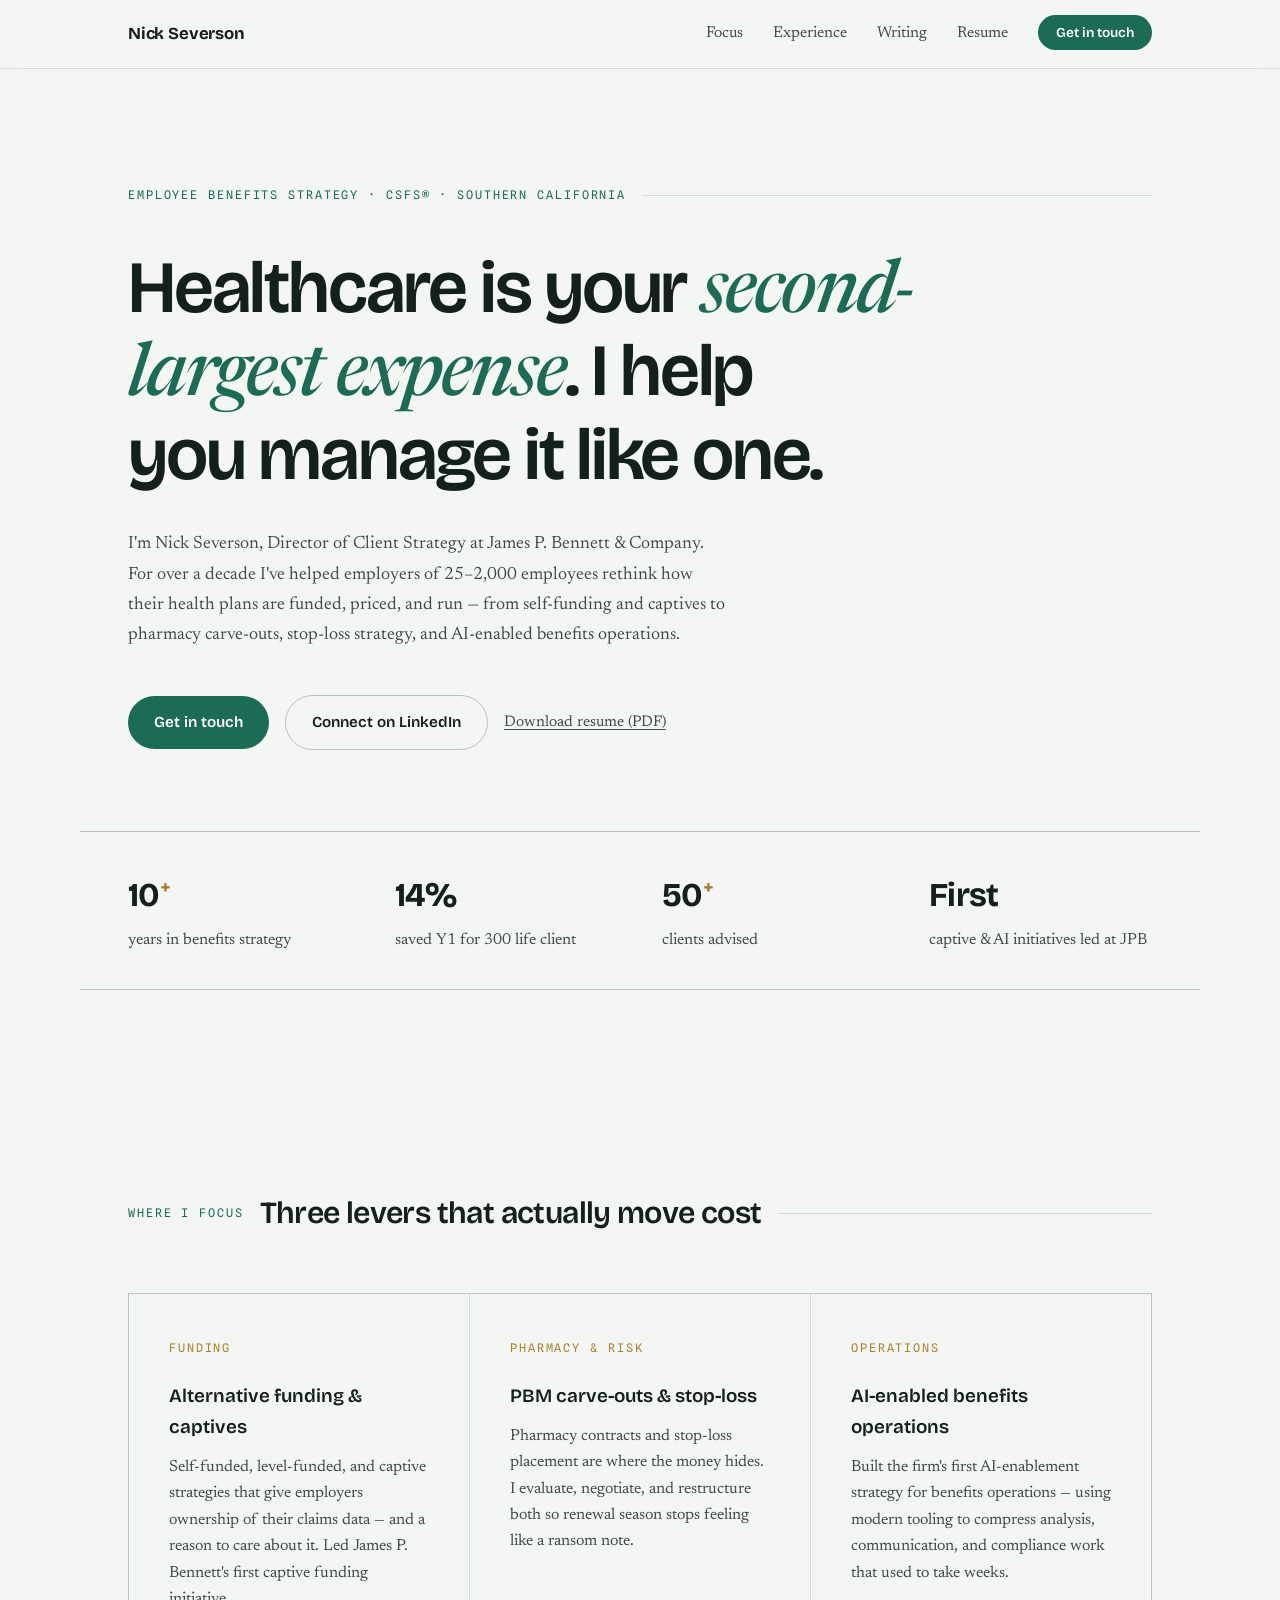
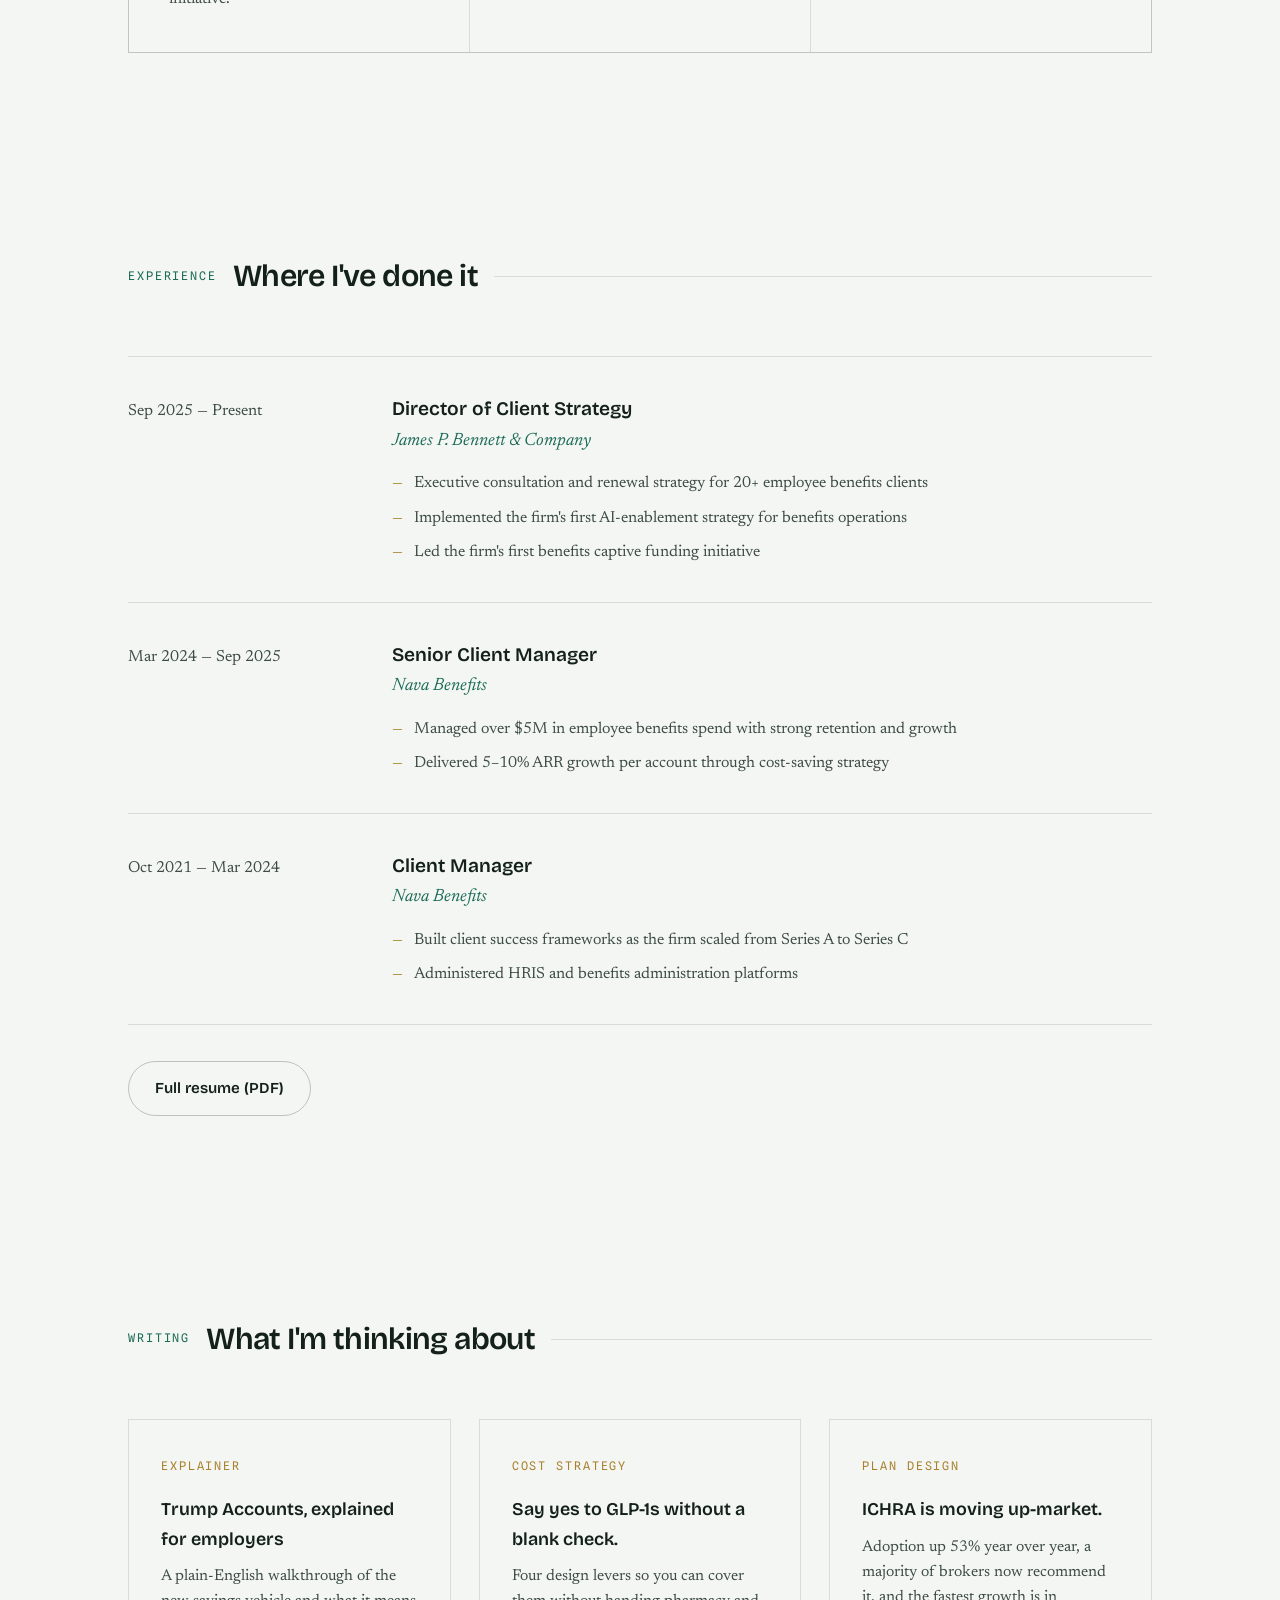
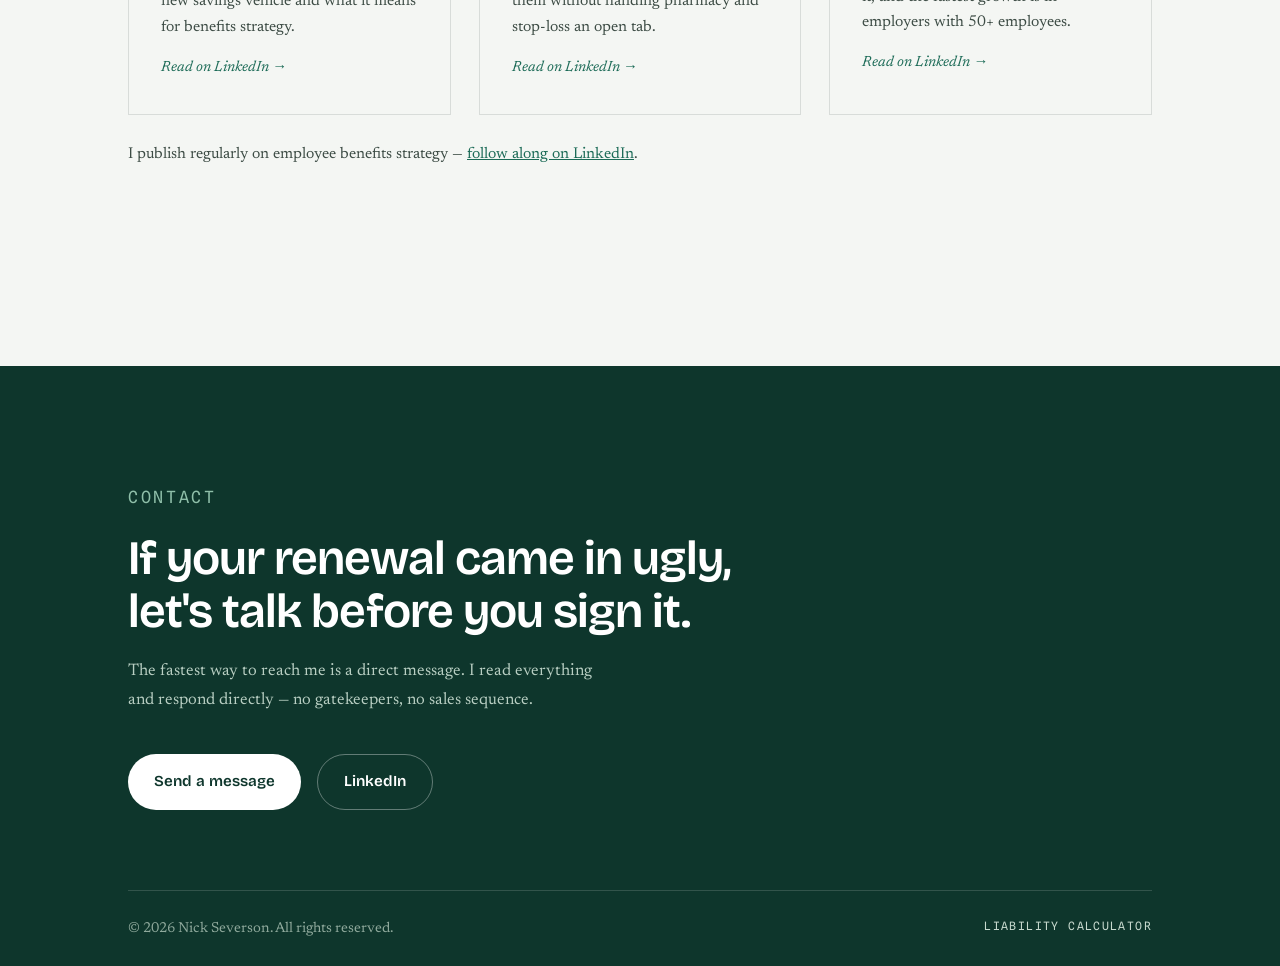
==== index.html @ 26088bc8 "Add Phase 1 healthcare liability calculator New client-side calculator page with manual individual i" ====
<!DOCTYPE html>
<html lang="en">
<head>
<meta charset="UTF-8">
<meta name="viewport" content="width=device-width, initial-scale=1.0">
<title>Nick Severson — Employee Benefits Strategy</title>
<meta name="description" content="Nick Severson, CSFS® — Director of Client Strategy at James P. Bennett & Company. Helping employers rethink how health plans are funded, priced, and run.">
<link rel="icon" href="data:image/svg+xml,<svg xmlns=%22http://www.w3.org/2000/svg%22 viewBox=%220 0 100 100%22><rect width=%22100%22 height=%22100%22 rx=%2222%22 fill=%22%231C6B57%22/><text x=%2250%22 y=%2266%22 font-size=%2244%22 font-weight=%22700%22 text-anchor=%22middle%22 fill=%22white%22 font-family=%22sans-serif%22>NS</text></svg>">
<link rel="preconnect" href="https://fonts.googleapis.com">
<link rel="preconnect" href="https://fonts.gstatic.com" crossorigin>
<link href="https://fonts.googleapis.com/css2?family=Bricolage+Grotesque:opsz,wght@12..96,400;12..96,500;12..96,600;12..96,700&family=Newsreader:ital,opsz,wght@0,6..72,400;0,6..72,500;1,6..72,400;1,6..72,500&family=Spline+Sans+Mono:wght@400;500&display=swap" rel="stylesheet">
<link rel="stylesheet" href="style.css">
</head>
<body>

<header>
  <div class="wrap nav">
    <a class="wordmark" href="#top">Nick Severson</a>
    <nav aria-label="Main">
      <button class="menu-btn" aria-expanded="false" aria-controls="navlist" onclick="const u=document.getElementById('navlist');const o=u.classList.toggle('open');this.setAttribute('aria-expanded',o)">Menu</button>
      <ul id="navlist">
        <li><a href="#focus">Focus</a></li>
        <li><a href="#experience">Experience</a></li>
        <li><a href="#writing">Writing</a></li>
        <li><a href="Nick-Severson-Resume.pdf" target="_blank" rel="noopener">Resume</a></li>
        <li><a class="cta" href="#contact">Get in touch</a></li>
      </ul>
    </nav>
  </div>
</header>

<main id="top">

  <!-- ================= HERO ================= -->
  <div class="wrap hero">
    <p class="eyebrow mono">Employee Benefits Strategy · CSFS® · Southern California</p>
    <h1>Healthcare is your <em>second-largest expense</em>. I help you manage it like one.</h1>
    <p class="lede">
      I'm Nick Severson, Director of Client Strategy at James P. Bennett &amp; Company.
      For over a decade I've helped employers of 25–2,000 employees rethink how their
      health plans are funded, priced, and run — from self-funding and captives to
      pharmacy carve-outs, stop-loss strategy, and AI-enabled benefits operations.
    </p>
    <div class="actions">
      <a class="btn btn-primary" href="contact.html">Get in touch</a>
      <a class="btn btn-ghost" href="https://linkedin.com/in/nickseverson" target="_blank" rel="noopener">Connect on LinkedIn</a>
      <a class="quiet" href="Nick-Severson-Resume.pdf" target="_blank" rel="noopener">Download resume (PDF)</a>
    </div>
  </div>

  <!-- ================= PROOF LEDGER ================= -->
  <div class="wrap ledger reveal">
    <div class="ledger-grid">
      <div><div class="num">10<sup>+</sup></div><div class="lbl">years in benefits strategy</div></div>
      <div><div class="num">14%</div><div class="lbl">saved Y1 for 300 life client</div></div>
      <div><div class="num">50<sup>+</sup></div><div class="lbl">clients advised</div></div>
      <div><div class="num">First</div><div class="lbl">captive &amp; AI initiatives led at JPB</div></div>
    </div>
  </div>

  <!-- ================= FOCUS ================= -->
  <section id="focus" class="wrap">
    <div class="sec-head reveal"><span class="mono">Where I focus</span><h2>Three levers that actually move cost</h2></div>
    <div class="focus reveal">
      <article>
        <span class="mono tag">Funding</span>
        <h3>Alternative funding &amp; captives</h3>
        <p>Self-funded, level-funded, and captive strategies that give employers ownership of their claims data — and a reason to care about it. Led James P. Bennett's first captive funding initiative.</p>
      </article>
      <article>
        <span class="mono tag">Pharmacy &amp; Risk</span>
        <h3>PBM carve-outs &amp; stop-loss</h3>
        <p>Pharmacy contracts and stop-loss placement are where the money hides. I evaluate, negotiate, and restructure both so renewal season stops feeling like a ransom note.</p>
      </article>
      <article>
        <span class="mono tag">Operations</span>
        <h3>AI-enabled benefits operations</h3>
        <p>Built the firm's first AI-enablement strategy for benefits operations — using modern tooling to compress analysis, communication, and compliance work that used to take weeks.</p>
      </article>
    </div>
  </section>

  <!-- ================= EXPERIENCE ================= -->
  <section id="experience" class="wrap">
    <div class="sec-head reveal"><span class="mono">Experience</span><h2>Where I've done it</h2></div>

    <div class="role reveal">
      <div class="when">Sep 2025 — Present</div>
      <div>
        <h3>Director of Client Strategy</h3>
        <p class="org">James P. Bennett &amp; Company</p>
        <ul>
          <li>Executive consultation and renewal strategy for 20+ employee benefits clients</li>
          <li>Implemented the firm's first AI-enablement strategy for benefits operations</li>
          <li>Led the firm's first benefits captive funding initiative</li>
        </ul>
      </div>
    </div>

    <div class="role reveal">
      <div class="when">Mar 2024 — Sep 2025</div>
      <div>
        <h3>Senior Client Manager</h3>
        <p class="org">Nava Benefits</p>
        <ul>
          <li>Managed over $5M in employee benefits spend with strong retention and growth</li>
          <li>Delivered 5–10% ARR growth per account through cost-saving strategy</li>
        </ul>
      </div>
    </div>

    <div class="role reveal">
      <div class="when">Oct 2021 — Mar 2024</div>
      <div>
        <h3>Client Manager</h3>
        <p class="org">Nava Benefits</p>
        <ul>
          <li>Built client success frameworks as the firm scaled from Series A to Series C</li>
          <li>Administered HRIS and benefits administration platforms</li>
        </ul>
      </div>
    </div>

    <p class="resume-row reveal"><a class="btn btn-ghost" href="Nick-Severson-Resume.pdf" target="_blank" rel="noopener">Full resume (PDF)</a></p>
  </section>

  <!-- ================= WRITING ================= -->
  <section id="writing" class="wrap">
    <div class="sec-head reveal"><span class="mono">Writing</span><h2>What I'm thinking about</h2></div>
    <div class="posts reveal">
      <a class="post" href="https://www.linkedin.com/posts/nickseverson_trump-accounts-the-initial-employer-playbook-ugcPost-7480296475848110081-BGuK/" target="_blank" rel="noopener">
        <span class="mono" style="color:var(--brass)">Explainer</span>
        <h3>Trump Accounts, explained for employers</h3>
        <p>A plain-English walkthrough of the new savings vehicle and what it means for benefits strategy.</p>
        <span class="read">Read on LinkedIn →</span>
      </a>
      <a class="post" href="https://www.linkedin.com/posts/nickseverson_glp-1-coverage-say-yes-without-a-blank-check-activity-7482851920357924864-BEXh" target="_blank" rel="noopener">
        <span class="mono" style="color:var(--brass)">Cost Strategy</span>
        <h3>Say yes to GLP-1s without a blank check.</h3>
        <p>Four design levers so you can cover them without handing pharmacy and stop-loss an open tab.</p>
        <span class="read">Read on LinkedIn →</span>
      </a>
      <a class="post" href="https://www.linkedin.com/posts/nickseverson_looking-for-more-ichraqsehra-insights-activity-7495963291593158656-ct4k" target="_blank" rel="noopener">
        <span class="mono" style="color:var(--brass)">Plan Design</span>
        <h3>ICHRA is moving up-market.</h3>
        <p>Adoption up 53% year over year, a majority of brokers now recommend it, and the fastest growth is in employers with 50+ employees.</p>
        <span class="read">Read on LinkedIn →</span>
      </a>
    </div>
    <p class="writing-note">I publish regularly on employee benefits strategy — <a href="https://linkedin.com/in/nickseverson" target="_blank" rel="noopener">follow along on LinkedIn</a>.</p>
  </section>

</main>

<!-- ================= CONTACT + FOOTER ================= -->
<div class="close-band" id="contact">
  <div class="wrap">
    <p class="mono reveal">Contact</p>
    <h2 class="reveal">If your renewal came in ugly, let's talk before you sign it.</h2>
    <p class="reveal">The fastest way to reach me is a direct message. I read everything and respond directly — no gatekeepers, no sales sequence.</p>
    <div class="close-actions reveal">
      <a class="btn btn-primary" href="contact.html">Send a message</a>
      <a class="btn btn-ghost" href="https://linkedin.com/in/nickseverson" target="_blank" rel="noopener">LinkedIn</a>
    </div>
    <div class="footer-meta">
      <span>© <script>document.write(new Date().getFullYear())</script> Nick Severson. All rights reserved.</span>
      <a class="family" href="calculator.html">Liability calculator</a>
    </div>
  </div>
</div>

<script>
  // scroll reveal (respects reduced motion via CSS)
  var revEls = document.querySelectorAll('.reveal');
  if (window.matchMedia && window.matchMedia('(prefers-reduced-motion:reduce)').matches) {
    revEls.forEach(function(el){ el.classList.add('in'); });
  } else if ('IntersectionObserver' in window) {
    var io = new IntersectionObserver(function(entries){
      entries.forEach(function(e){ if(e.isIntersecting){ e.target.classList.add('in'); io.unobserve(e.target);} });
    }, {threshold:.12});
    revEls.forEach(function(el){ io.observe(el); });
    // safety net: reveal anything still hidden after 1.5s (e.g. if observer never fires)
    setTimeout(function(){ revEls.forEach(function(el){ el.classList.add('in'); }); }, 1500);
  } else {
    revEls.forEach(function(el){ el.classList.add('in'); });
  }
</script>

</body>
</html>
---- style.css ----
:root{
  --paper:#F4F6F3;
  --ink:#14211B;
  --ink-soft:#3D4C45;
  --pine:#1C6B57;
  --pine-deep:#0E362C;
  --brass:#A9812E;
  --line:rgba(20,33,27,.12);
  --line-strong:rgba(20,33,27,.24);
  --max:1120px;
  --pad:clamp(32px,6vw,48px);
  --gap-section:clamp(88px,15vh,160px);
  --gap-section-lg:clamp(130px,22vh,240px);
}
*{margin:0;padding:0;box-sizing:border-box}
html{scroll-behavior:smooth}
body{
  background:var(--paper);
  color:var(--ink);
  font-family:'Newsreader',Georgia,serif;
  font-size:18px;
  line-height:1.65;
  -webkit-font-smoothing:antialiased;
}
a{color:inherit}
::selection{background:var(--pine);color:#fff}
.wrap{max-width:var(--max);margin:0 auto;padding:0 var(--pad)}
.mono{font-family:'Spline Sans Mono',ui-monospace,monospace;font-size:.74rem;letter-spacing:.16em;text-transform:uppercase}

/* ---------- header ---------- */
header{
  position:sticky;top:0;z-index:50;
  background:color-mix(in srgb, var(--paper) 82%, transparent);
  backdrop-filter:blur(10px);-webkit-backdrop-filter:blur(10px);
  border-bottom:1px solid var(--line);
}
.nav{display:flex;align-items:center;justify-content:space-between;gap:20px;min-height:68px;flex-wrap:wrap}
.wordmark{font-family:'Bricolage Grotesque',sans-serif;font-weight:700;font-size:1.05rem;text-decoration:none;letter-spacing:-.01em}
.wordmark span{color:var(--pine)}
nav ul{display:flex;gap:clamp(16px,2.4vw,30px);list-style:none;align-items:center;flex-wrap:wrap}
nav a{text-decoration:none;color:var(--ink-soft);font-size:.98rem}
nav a:hover{color:var(--pine)}
nav .cta{
  font-family:'Bricolage Grotesque',sans-serif;font-weight:600;font-size:.85rem;
  color:#fff;background:var(--pine);padding:9px 18px;border-radius:999px;transition:background .18s ease;
}
nav .cta:hover{background:var(--pine-deep);color:#fff}
.menu-btn{display:none;background:none;border:1px solid var(--line-strong);border-radius:8px;padding:6px 12px;font-family:'Spline Sans Mono',monospace;font-size:.72rem;letter-spacing:.1em;cursor:pointer;color:var(--ink)}

/* ---------- hero ---------- */
.hero{padding-top:clamp(72px,13vh,140px);padding-bottom:clamp(56px,9vh,96px)}
.eyebrow{color:var(--pine);margin-bottom:clamp(28px,5vh,44px);display:flex;align-items:center;gap:16px}
.eyebrow::after{content:"";flex:1;height:1px;background:var(--line)}
h1{
  font-family:'Bricolage Grotesque',sans-serif;
  font-weight:600;font-size:clamp(2.5rem,6vw,4.6rem);
  line-height:1.04;letter-spacing:-.03em;max-width:19ch;text-wrap:balance;
}
h1 em{font-family:'Newsreader',serif;font-style:italic;font-weight:500;color:var(--pine)}
.hero p.lede{max-width:60ch;margin:clamp(28px,4vh,40px) 0 clamp(32px,5vh,44px);font-size:clamp(1.1rem,1.4vw,1.24rem);color:var(--ink-soft);line-height:1.7}
.hero .actions{display:flex;gap:16px;flex-wrap:wrap;align-items:center}
.btn{
  font-family:'Bricolage Grotesque',sans-serif;font-weight:600;font-size:.95rem;
  text-decoration:none;padding:14px 26px;border-radius:999px;transition:transform .15s ease, background .18s ease, border-color .18s ease, color .18s ease;
  display:inline-flex;align-items:center;gap:8px;border:none;cursor:pointer;
}
.btn:hover{transform:translateY(-2px)}
.btn-primary{background:var(--pine);color:#fff}
.btn-primary:hover{background:var(--pine-deep)}
.btn-ghost{border:1px solid var(--line-strong);color:var(--ink);background:transparent}
.btn-ghost:hover{border-color:var(--pine);color:var(--pine)}
.quiet{font-size:.96rem;color:var(--ink-soft);text-decoration:underline;text-underline-offset:3px;transition:color .18s ease}
.quiet:hover{color:var(--pine)}

/* ---------- page hero (interior pages) ---------- */
.page-hero{padding-top:clamp(64px,10vh,100px);padding-bottom:clamp(40px,6vh,56px);text-align:center}
.page-hero h1{max-width:none;margin:0 auto;font-size:clamp(2rem,4.4vw,3rem)}
.page-hero p.lede{margin:20px auto 0;text-align:center}

/* ---------- proof ledger ---------- */
.ledger{border-top:1px solid var(--line-strong);border-bottom:1px solid var(--line-strong);padding-top:clamp(28px,4vh,40px);padding-bottom:clamp(28px,4vh,40px);margin-bottom:var(--gap-section-lg)}
.ledger-grid{display:grid;grid-template-columns:repeat(auto-fit,minmax(160px,1fr));gap:clamp(28px,4vw,44px)}
.ledger .num{font-family:'Bricolage Grotesque',sans-serif;font-weight:700;font-size:clamp(1.9rem,2.6vw,2.3rem);letter-spacing:-.02em}
.ledger .num sup{font-size:.62em;color:var(--brass);top:-.7em}
.ledger .lbl{color:var(--ink-soft);margin-top:4px;font-size:1rem}

/* ---------- sections ---------- */
#focus,#experience,#writing{padding-bottom:var(--gap-section-lg)}
.sec-head{display:flex;align-items:center;gap:16px;margin-bottom:clamp(36px,6vh,56px)}
.sec-head .mono{color:var(--pine)}
.sec-head::after{content:"";flex:1;height:1px;background:var(--line)}
h2{font-family:'Bricolage Grotesque',sans-serif;font-weight:600;font-size:clamp(1.5rem,2.4vw,2rem);letter-spacing:-.02em}

/* focus areas */
.focus{display:grid;grid-template-columns:repeat(auto-fit,minmax(260px,1fr));gap:1px;background:var(--line);border:1px solid var(--line)}
.focus article{background:var(--paper);padding:clamp(30px,3.4vw,40px);transition:background .2s ease}
.focus article:hover{background:#fff}
.focus h3{font-family:'Bricolage Grotesque',sans-serif;font-weight:600;font-size:1.18rem;margin:16px 0 12px}
.focus p{color:var(--ink-soft);font-size:1rem;line-height:1.65}
.focus .tag{color:var(--brass)}

/* experience */
.role{display:grid;grid-template-columns:minmax(160px,220px) 1fr;gap:clamp(20px,4vw,44px);padding:clamp(30px,4vh,40px) 0;border-top:1px solid var(--line)}
.role:last-of-type{border-bottom:1px solid var(--line)}
.role .when{color:var(--ink-soft);padding-top:5px;font-size:1rem}
.role h3{font-family:'Bricolage Grotesque',sans-serif;font-weight:600;font-size:1.2rem}
.role .org{color:var(--pine);font-style:italic;font-family:'Newsreader',serif;margin:2px 0 14px}
.role ul{list-style:none;display:flex;flex-direction:column;gap:8px}
.role li{color:var(--ink-soft);padding-left:22px;position:relative;font-size:1rem}
.role li::before{content:"—";position:absolute;left:0;color:var(--brass)}
.resume-row{margin-top:clamp(28px,4vh,36px)}

/* writing */
.posts{display:grid;grid-template-columns:repeat(auto-fit,minmax(260px,1fr));gap:clamp(20px,2.4vw,28px)}
.post{border:1px solid var(--line);padding:clamp(26px,3vw,32px);text-decoration:none;display:block;transition:border-color .2s ease, transform .15s ease;background:var(--paper)}
.post:hover{border-color:var(--pine);transform:translateY(-3px)}
.post h3{font-family:'Bricolage Grotesque',sans-serif;font-weight:600;font-size:1.12rem;margin:14px 0 10px}
.post p{color:var(--ink-soft);font-size:.98rem;line-height:1.6}
.post .read{color:var(--pine);font-size:.92rem;font-style:italic;font-family:'Newsreader',serif;margin-top:16px;display:inline-block}
.writing-note{margin-top:clamp(24px,3vh,32px);color:var(--ink-soft);font-size:.98rem}
.writing-note a{color:var(--pine)}

/* ---------- card (contact form / placeholders) ---------- */
.card{background:#fff;border:1px solid var(--line);border-radius:4px;padding:40px}
.field{margin-bottom:20px}
.field label{display:block;font-family:'Bricolage Grotesque',sans-serif;font-weight:600;font-size:.85rem;margin-bottom:8px}
.field input,.field textarea{
  width:100%;font-family:'Newsreader',Georgia,serif;font-size:1rem;color:var(--ink);
  background:var(--paper);border:1px solid var(--line-strong);border-radius:4px;
  padding:12px 14px;transition:border-color .15s ease;
}
.field input:focus,.field textarea:focus{outline:none;border-color:var(--pine)}
.field textarea{resize:vertical;min-height:140px}
.card .btn{width:100%;justify-content:center;padding:14px 24px}

.placeholder-box{background:#fff;border:1px solid var(--line);border-radius:4px;padding:56px 40px;text-align:center}
.placeholder-box .icon{
  width:52px;height:52px;border-radius:50%;background:var(--paper);border:1px solid var(--line);
  display:flex;align-items:center;justify-content:center;margin:0 auto 20px;color:var(--pine);font-size:1.3rem;
}
.placeholder-box p{color:var(--ink-soft);max-width:44ch;margin:12px auto 0}

/* ---------- contact / footer band ---------- */
.close-band{background:var(--pine-deep);color:#EDF3EF;padding:clamp(80px,13vh,128px) 0 0}
.close-band .mono{color:#8FBFA9}
.close-band h2{color:#fff;font-size:clamp(1.9rem,3.8vw,3rem);line-height:1.1;max-width:22ch;margin:20px 0 20px;text-wrap:balance}
.close-band p{color:#B9CFC3;max-width:54ch;font-size:clamp(1.05rem,1.3vw,1.18rem);line-height:1.7}
.close-actions{display:flex;gap:16px;flex-wrap:wrap;margin:clamp(32px,5vh,40px) 0 0}
.close-band .btn-primary{background:#fff;color:var(--pine-deep)}
.close-band .btn-primary:hover{background:#DCE9E1}
.close-band .btn-ghost{border-color:rgba(255,255,255,.35);color:#fff}
.close-band .btn-ghost:hover{border-color:#fff}
.footer-meta{
  margin-top:clamp(56px,9vh,80px);border-top:1px solid rgba(255,255,255,.15);
  padding:26px 0;display:flex;justify-content:space-between;gap:16px;flex-wrap:wrap;
  color:#8FA99C;font-size:.9rem;
}
.footer-meta a{color:#C7D9CE;text-decoration:none}
.footer-meta a:hover{color:#fff;text-decoration:underline}
.family{font-family:'Spline Sans Mono',monospace;font-size:.72rem;letter-spacing:.12em;text-transform:uppercase}

/* plain footer for interior pages without a close-band */
.plain-footer{border-top:1px solid var(--line);padding:24px 0;margin-top:var(--gap-section)}
.plain-footer .wrap{display:flex;justify-content:space-between;gap:16px;flex-wrap:wrap;color:var(--ink-soft);font-size:.9rem}
.plain-footer a{color:var(--ink-soft);text-decoration:none}
.plain-footer a:hover{color:var(--pine);text-decoration:underline}

/* reveal on scroll */
.reveal{opacity:0;transform:translateY(16px);transition:opacity .55s ease, transform .55s ease}
.reveal.in{opacity:1;transform:none}
@media (prefers-reduced-motion:reduce){
  .reveal{opacity:1;transform:none;transition:none}
  .btn:hover,.post:hover{transform:none}
  html{scroll-behavior:auto}
}

/* focus visibility */
a:focus-visible,button:focus-visible{outline:2px solid var(--pine);outline-offset:3px;border-radius:4px}

/* ---------- responsive ---------- */
@media (max-width:720px){
  :root{--pad:32px}
  nav ul{
    display:none;position:absolute;top:68px;left:0;right:0;
    background:var(--paper);border-bottom:1px solid var(--line);
    flex-direction:column;gap:0;padding:8px var(--pad) 16px;
  }
  nav ul.open{display:flex}
  nav ul li{width:100%}
  nav ul a{display:block;padding:12px 0}
  .menu-btn{display:block}
  .role{grid-template-columns:1fr;gap:8px}
  .card{padding:28px}
}

/* ---------- calculator ---------- */
.calc-layout{max-width:720px;padding-bottom:clamp(48px,8vh,80px);display:flex;flex-direction:column;gap:24px}
.field-row{display:grid;grid-template-columns:1fr 1fr;gap:16px}
.field select{
  width:100%;font-family:'Newsreader',Georgia,serif;font-size:1rem;color:var(--ink);
  background:var(--paper);border:1px solid var(--line-strong);border-radius:4px;
  padding:12px 14px;transition:border-color .15s ease;appearance:auto;
}
.field select:focus{outline:none;border-color:var(--pine)}
.field-hint{margin-top:8px;font-size:.88rem;color:var(--ink-soft);line-height:1.45}
.calc-results .tag{margin-bottom:12px}
.calc-flag{
  font-family:'Bricolage Grotesque',sans-serif;font-weight:700;font-size:clamp(1.4rem,2.4vw,1.75rem);
  letter-spacing:-.02em;margin-bottom:24px;
}
.flag-manageable{color:var(--pine)}
.flag-stretch{color:var(--brass)}
.flag-tight{color:#9B3B2E}
.calc-grid{display:grid;grid-template-columns:1fr 1fr;gap:clamp(20px,3vw,28px)}
.calc-lbl{color:var(--ink-soft);font-size:.95rem;margin-bottom:4px}
.calc-num{font-family:'Bricolage Grotesque',sans-serif;font-weight:700;font-size:clamp(1.35rem,2vw,1.65rem);letter-spacing:-.02em}
.calc-note{margin-top:24px;color:var(--ink-soft);font-size:.95rem;line-height:1.6}
.calc-disclaimer{max-width:720px;padding-bottom:clamp(48px,8vh,72px)}
.calc-disclaimer p{color:var(--ink-soft);font-size:.92rem;line-height:1.65}
@media (max-width:720px){
  .field-row,.calc-grid{grid-template-columns:1fr}
}
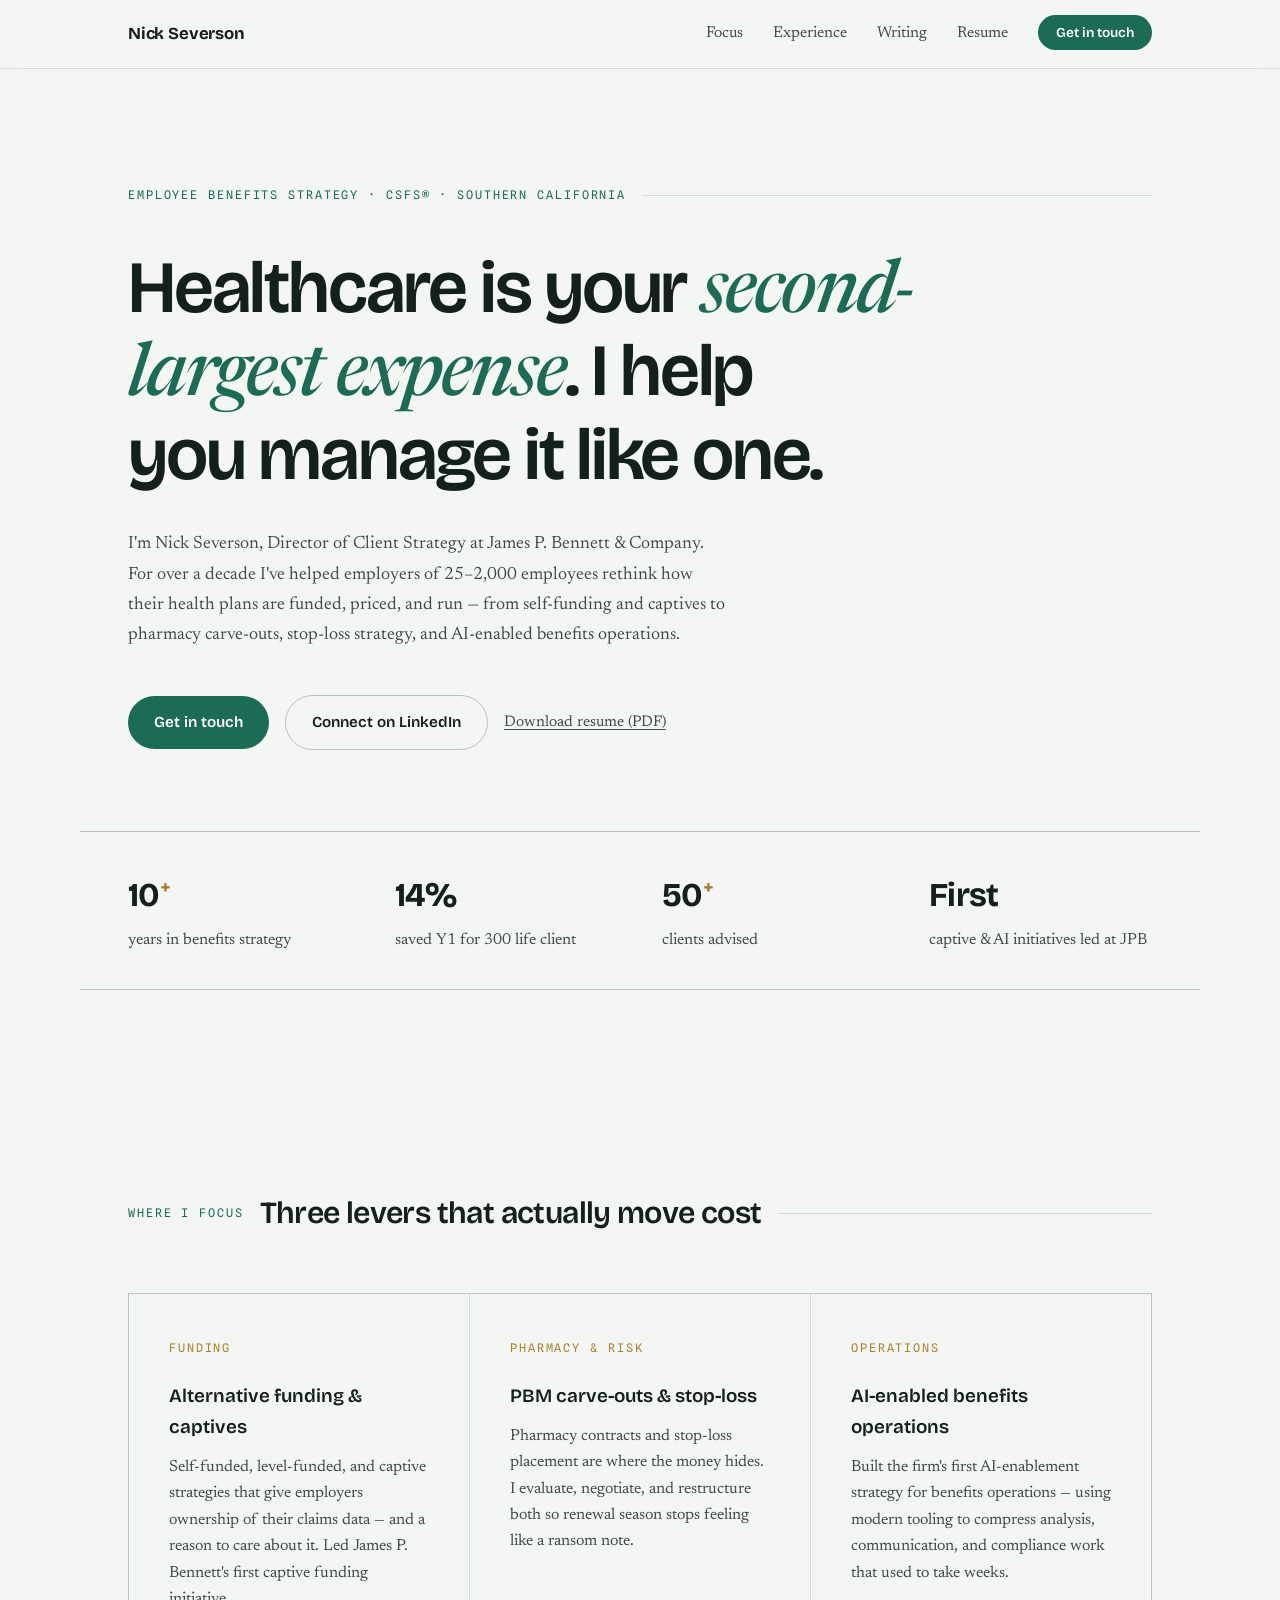
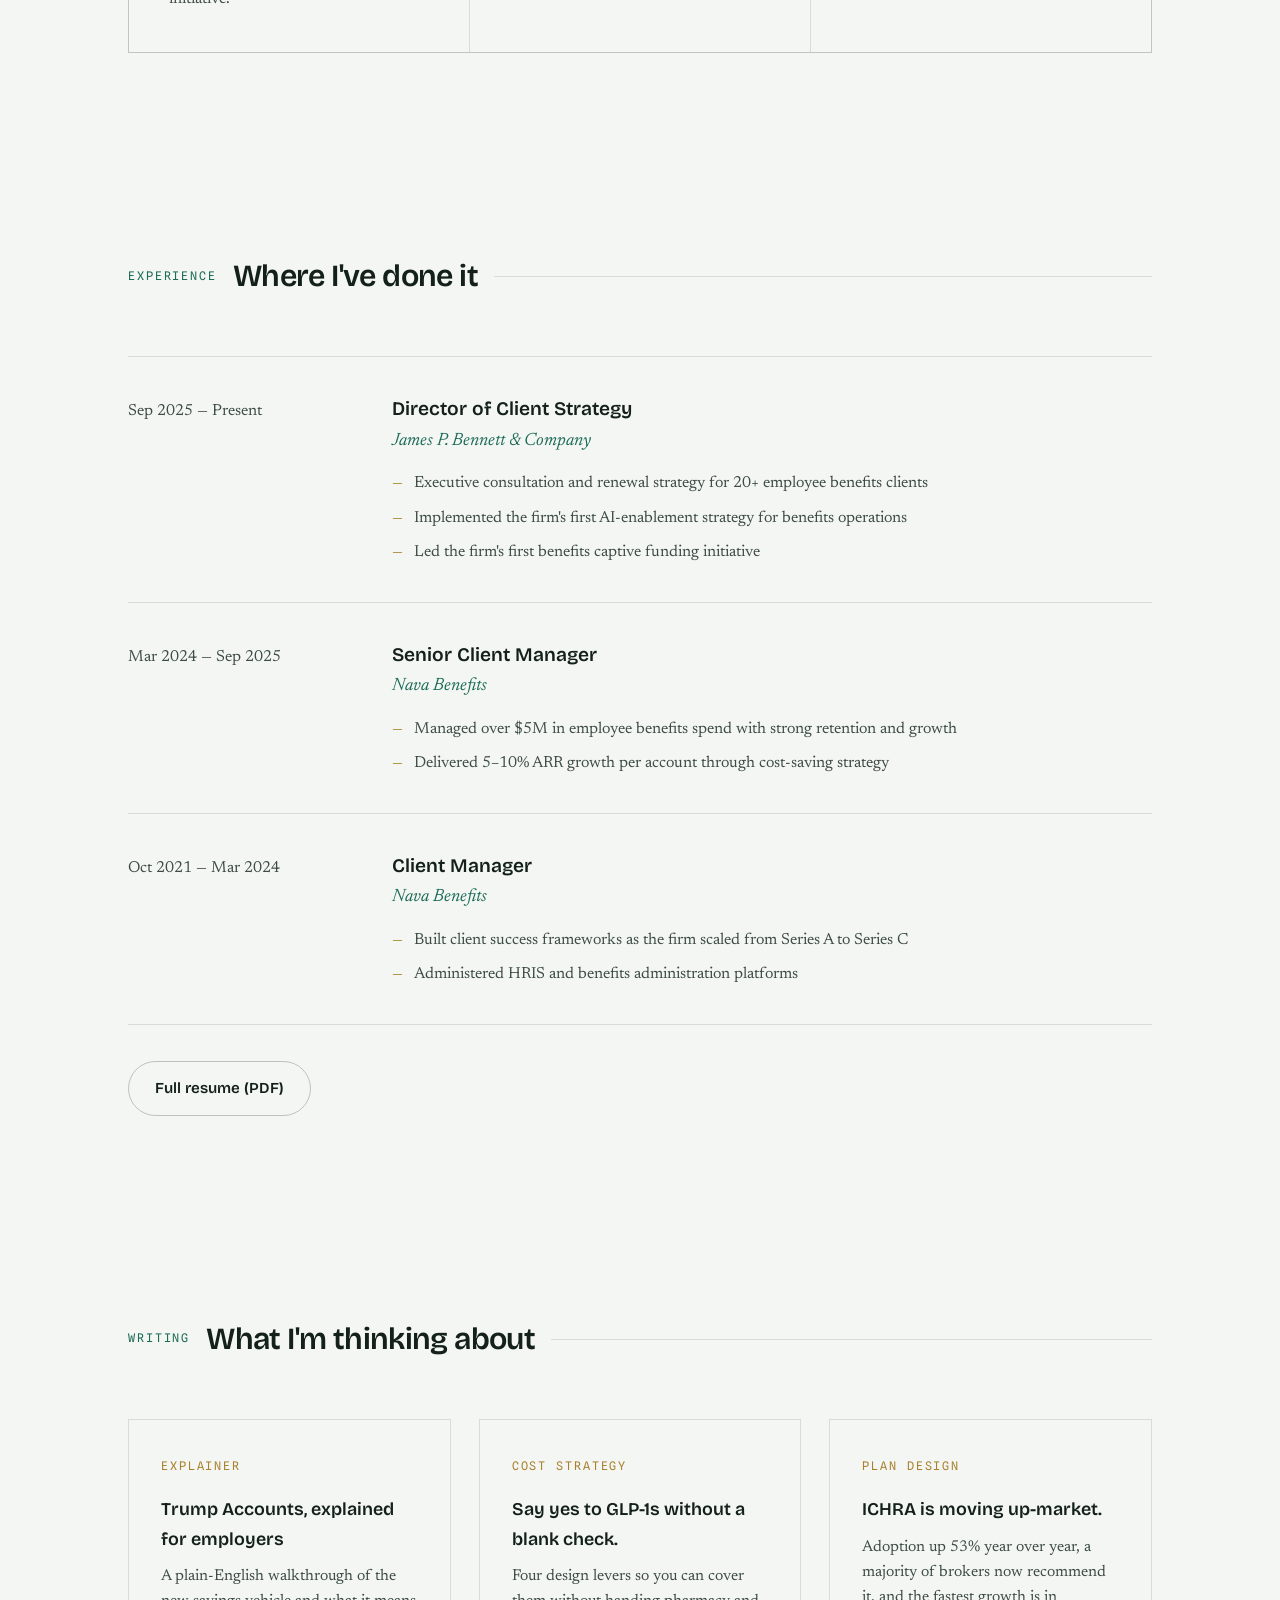
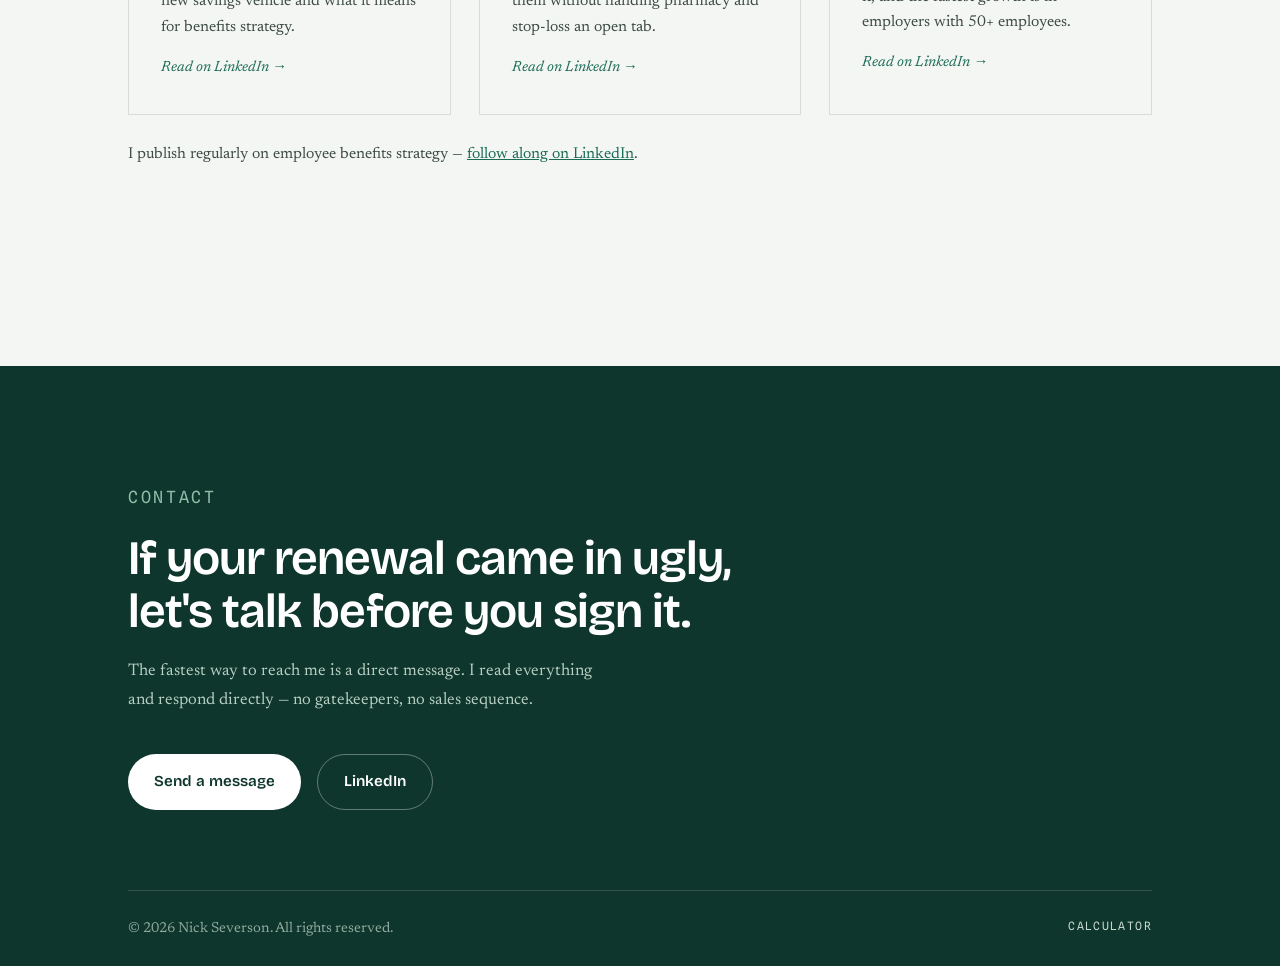
==== commit 21865c13: "Apply Ideas Guy microcopy to liability calculator Swap placeholder strings for locked Phase 1 copy: " ====
--- a/index.html
+++ b/index.html
@@ -164,7 +164,7 @@
     </div>
     <div class="footer-meta">
       <span>© <script>document.write(new Date().getFullYear())</script> Nick Severson. All rights reserved.</span>
-      <a class="family" href="calculator.html">Liability calculator</a>
+      <a class="family" href="calculator.html">Calculator</a>
     </div>
   </div>
 </div>
--- a/style.css
+++ b/style.css
@@ -220,3 +220,9 @@
 @media (max-width:720px){
   .field-row,.calc-grid{grid-template-columns:1fr}
 }
+
+.calc-oneliner{text-align:center;color:var(--ink-soft);font-size:.98rem;margin-top:-8px;margin-bottom:0}
+.calc-section{color:var(--pine);margin:8px 0 16px}
+.calc-section:not(:first-child){margin-top:28px}
+.calc-flag-blurb{color:var(--ink-soft);margin:-12px 0 8px;font-size:1rem}
+.calc-empty{margin-top:16px;text-align:center}
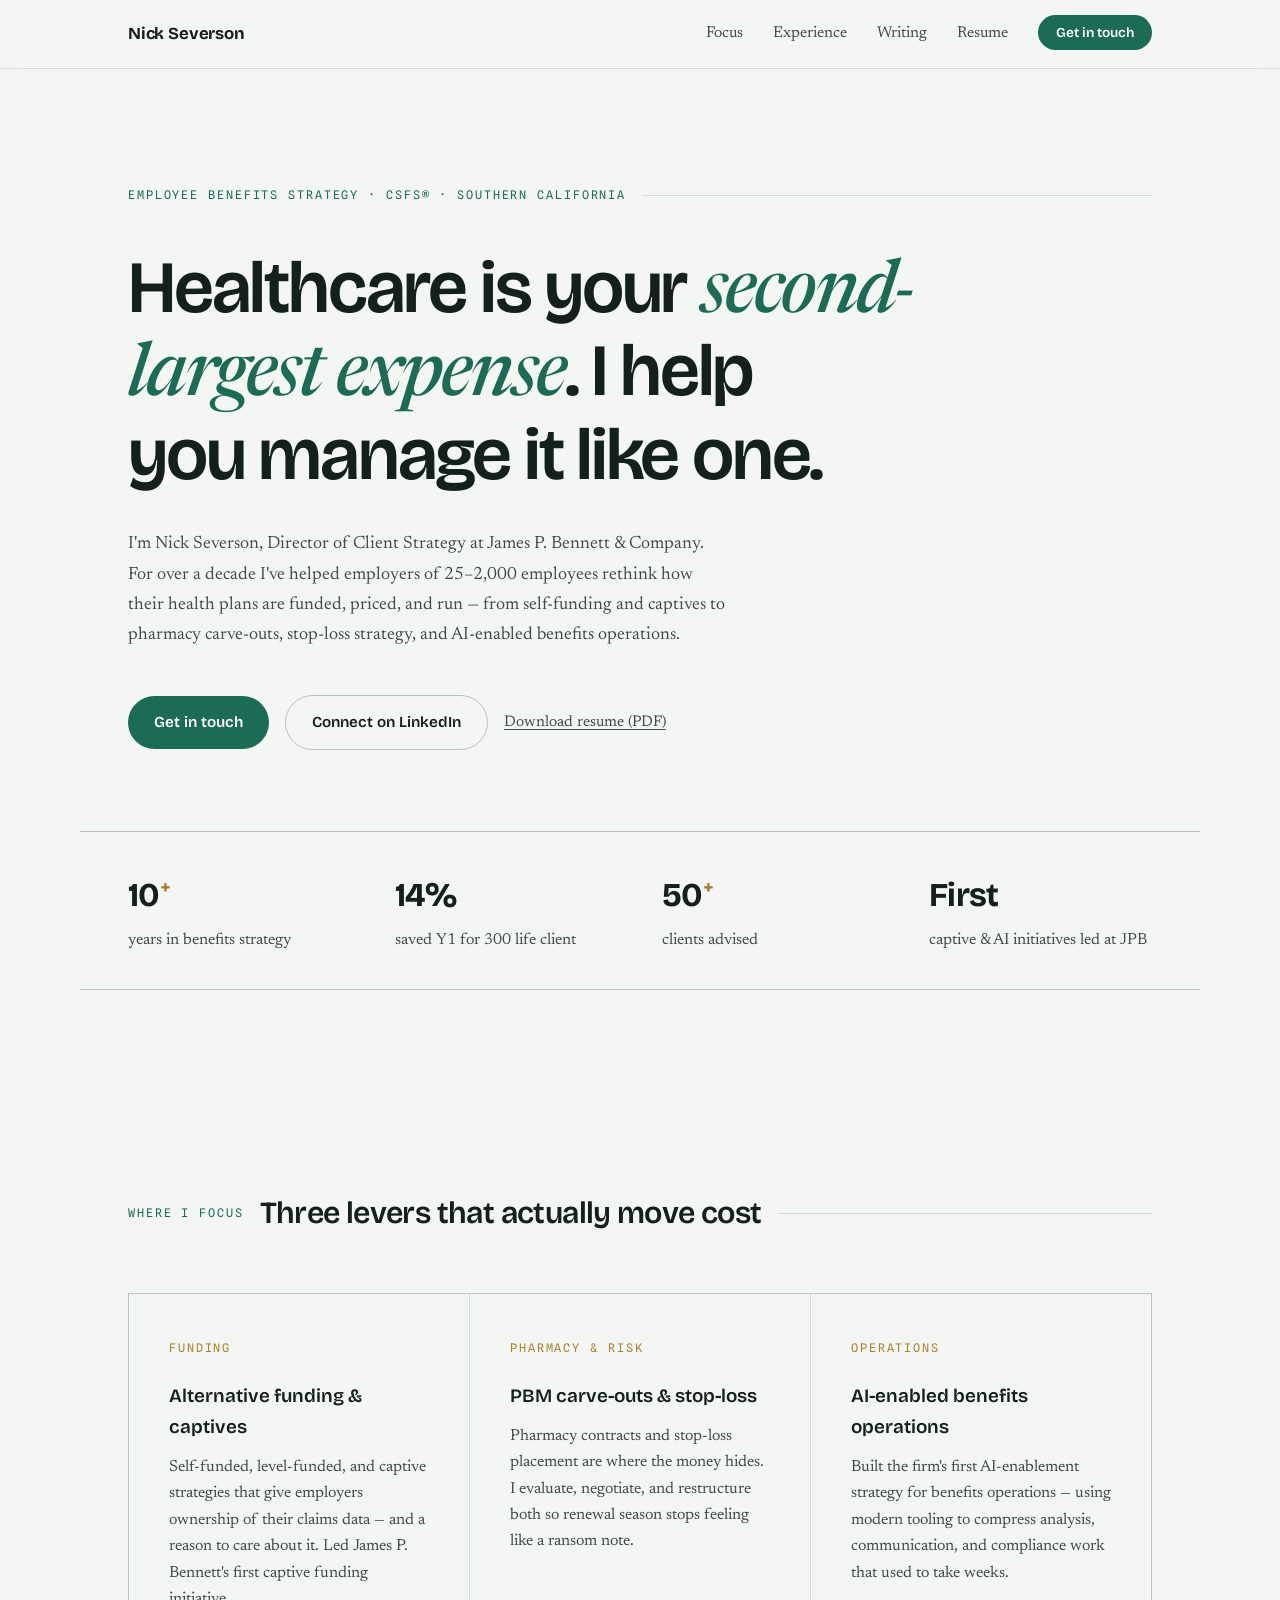
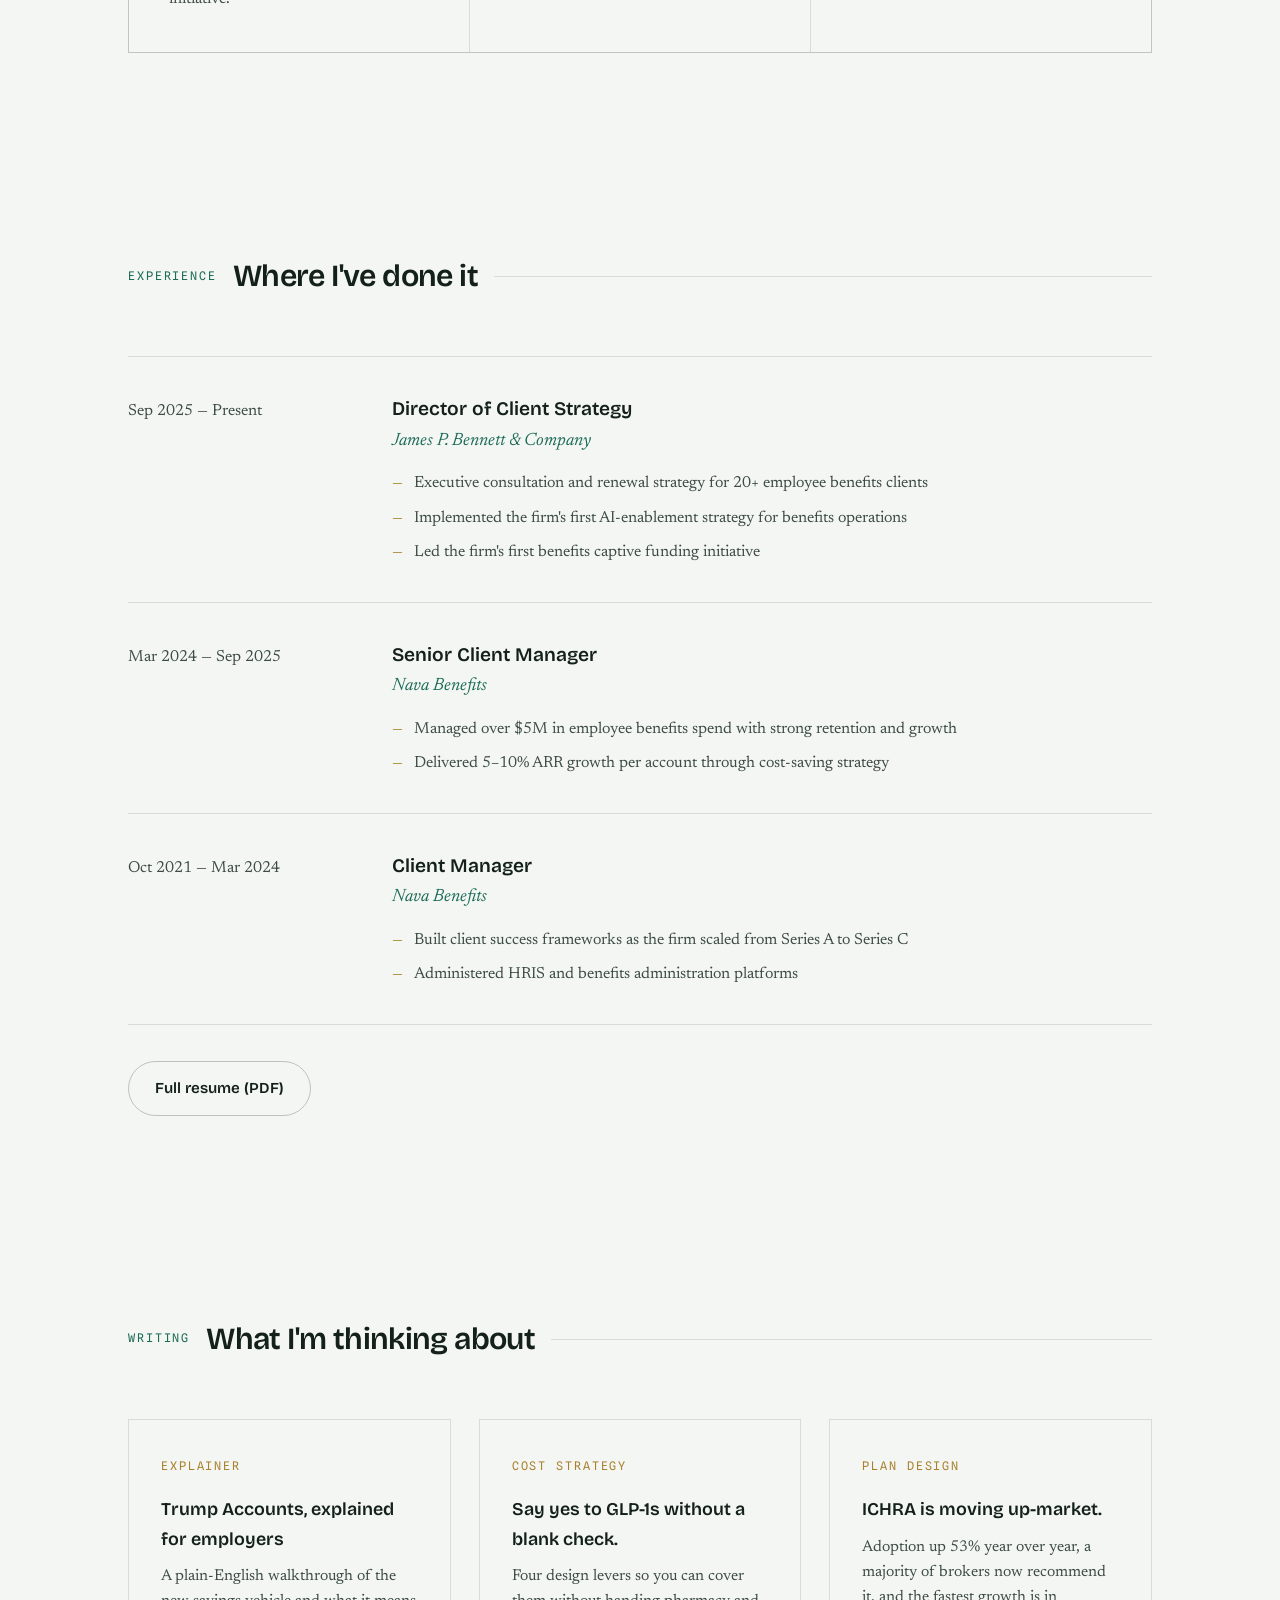
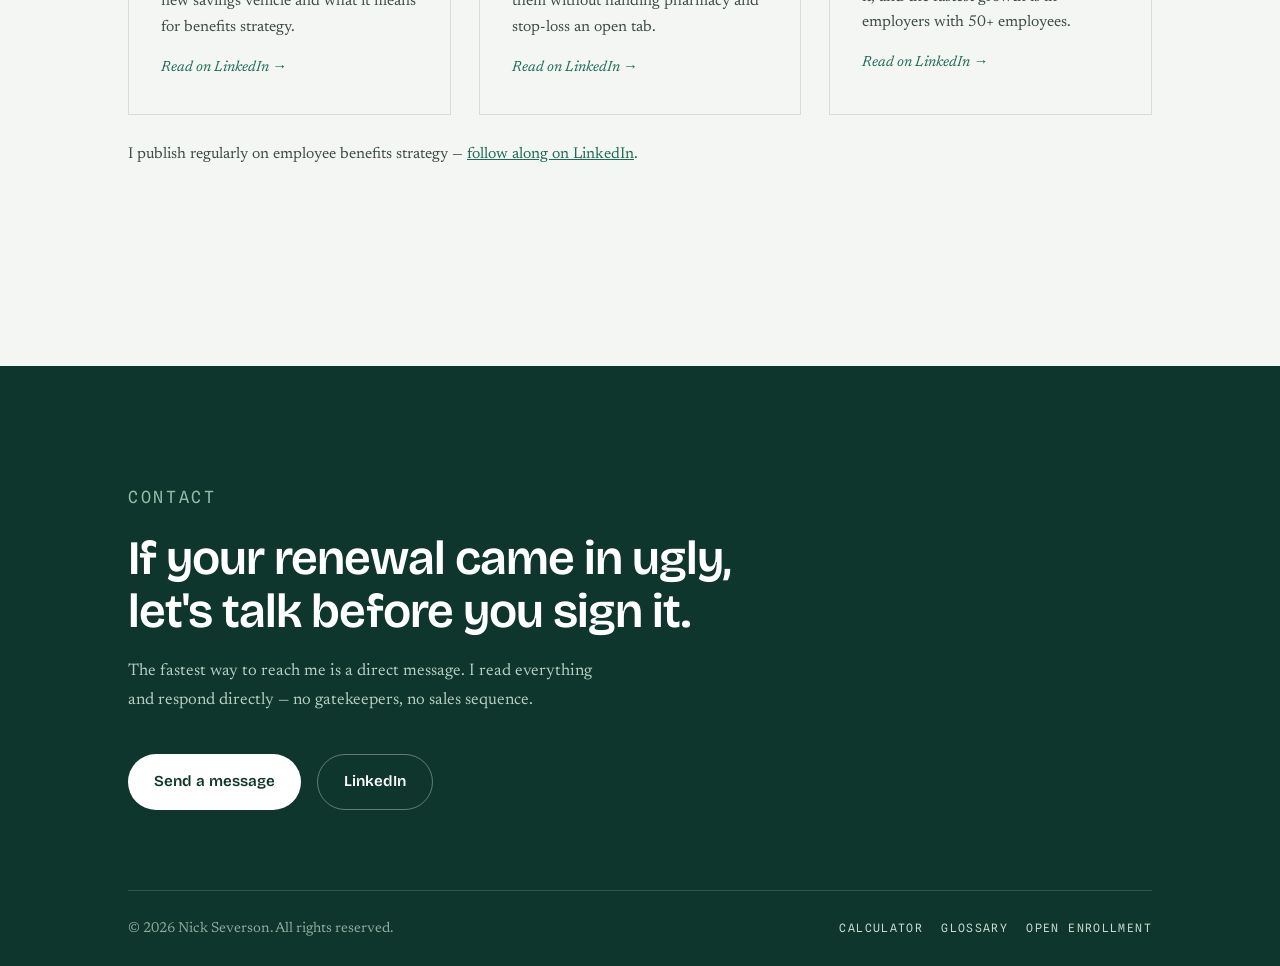
==== commit 9d241fe3: "Add benefits glossary and open enrollment checklist New soft-linked educational pages: plain-English" ====
--- a/index.html
+++ b/index.html
@@ -164,7 +164,11 @@
     </div>
     <div class="footer-meta">
       <span>© <script>document.write(new Date().getFullYear())</script> Nick Severson. All rights reserved.</span>
-      <a class="family" href="calculator.html">Calculator</a>
+      <span class="footer-links">
+      <a href="calculator.html">Calculator</a>
+      <a href="glossary.html">Glossary</a>
+      <a href="open-enrollment.html">Open enrollment</a>
+    </span>
     </div>
   </div>
 </div>
--- a/style.css
+++ b/style.css
@@ -226,3 +226,39 @@
 .calc-section:not(:first-child){margin-top:28px}
 .calc-flag-blurb{color:var(--ink-soft);margin:-12px 0 8px;font-size:1rem}
 .calc-empty{margin-top:16px;text-align:center}
+
+/* ---------- shared soft footer links ---------- */
+.footer-links{display:flex;flex-wrap:wrap;gap:12px 18px;align-items:center}
+.footer-meta .footer-links a,.plain-footer .footer-links a{font-family:'Spline Sans Mono',monospace;font-size:.72rem;letter-spacing:.12em;text-transform:uppercase}
+
+/* ---------- glossary ---------- */
+.glossary-list{max-width:720px;padding-bottom:clamp(48px,8vh,80px);display:flex;flex-direction:column;gap:0}
+.glossary-item{padding:clamp(22px,3vh,28px) 0;border-top:1px solid var(--line)}
+.glossary-item:last-child{border-bottom:1px solid var(--line)}
+.glossary-item h2{font-family:'Bricolage Grotesque',sans-serif;font-weight:600;font-size:1.15rem;margin-bottom:8px}
+.glossary-item p{color:var(--ink-soft);font-size:1rem;line-height:1.65}
+.calc-disclaimer a{color:var(--pine)}
+
+/* ---------- open enrollment checklist ---------- */
+.calc-actions{display:flex;gap:12px;flex-wrap:wrap;justify-content:center;margin-top:clamp(20px,3vh,28px)}
+.checklist-wrap{max-width:720px;padding-bottom:clamp(40px,6vh,64px)}
+.checklist{display:flex;flex-direction:column;gap:0;padding:8px 28px}
+.check-item{display:flex;gap:14px;align-items:flex-start;padding:18px 0;border-top:1px solid var(--line);cursor:pointer}
+.check-item:first-child{border-top:none}
+.check-item input{margin-top:6px;width:18px;height:18px;accent-color:var(--pine);flex-shrink:0}
+.check-item strong{display:block;font-family:'Bricolage Grotesque',sans-serif;font-weight:600;font-size:1.02rem;margin-bottom:4px}
+.check-hint{display:block;color:var(--ink-soft);font-size:.95rem;line-height:1.55}
+
+@media print{
+  header,.menu-btn,.calc-actions,.plain-footer,.page-hero .eyebrow,.calc-disclaimer{display:none!important}
+  body{background:#fff;color:#000;font-size:12pt}
+  .page-hero{padding:0 0 16px;text-align:left}
+  .page-hero h1{font-size:20pt;max-width:none}
+  .page-hero .lede{margin:8px 0 0;font-size:11pt;color:#333}
+  .checklist-wrap{max-width:none;padding:0}
+  .card.checklist{border:none;padding:0;box-shadow:none}
+  .check-item{break-inside:avoid;padding:10px 0}
+  .reveal{opacity:1!important;transform:none!important}
+}
+
+.field-hint a{color:var(--pine)}
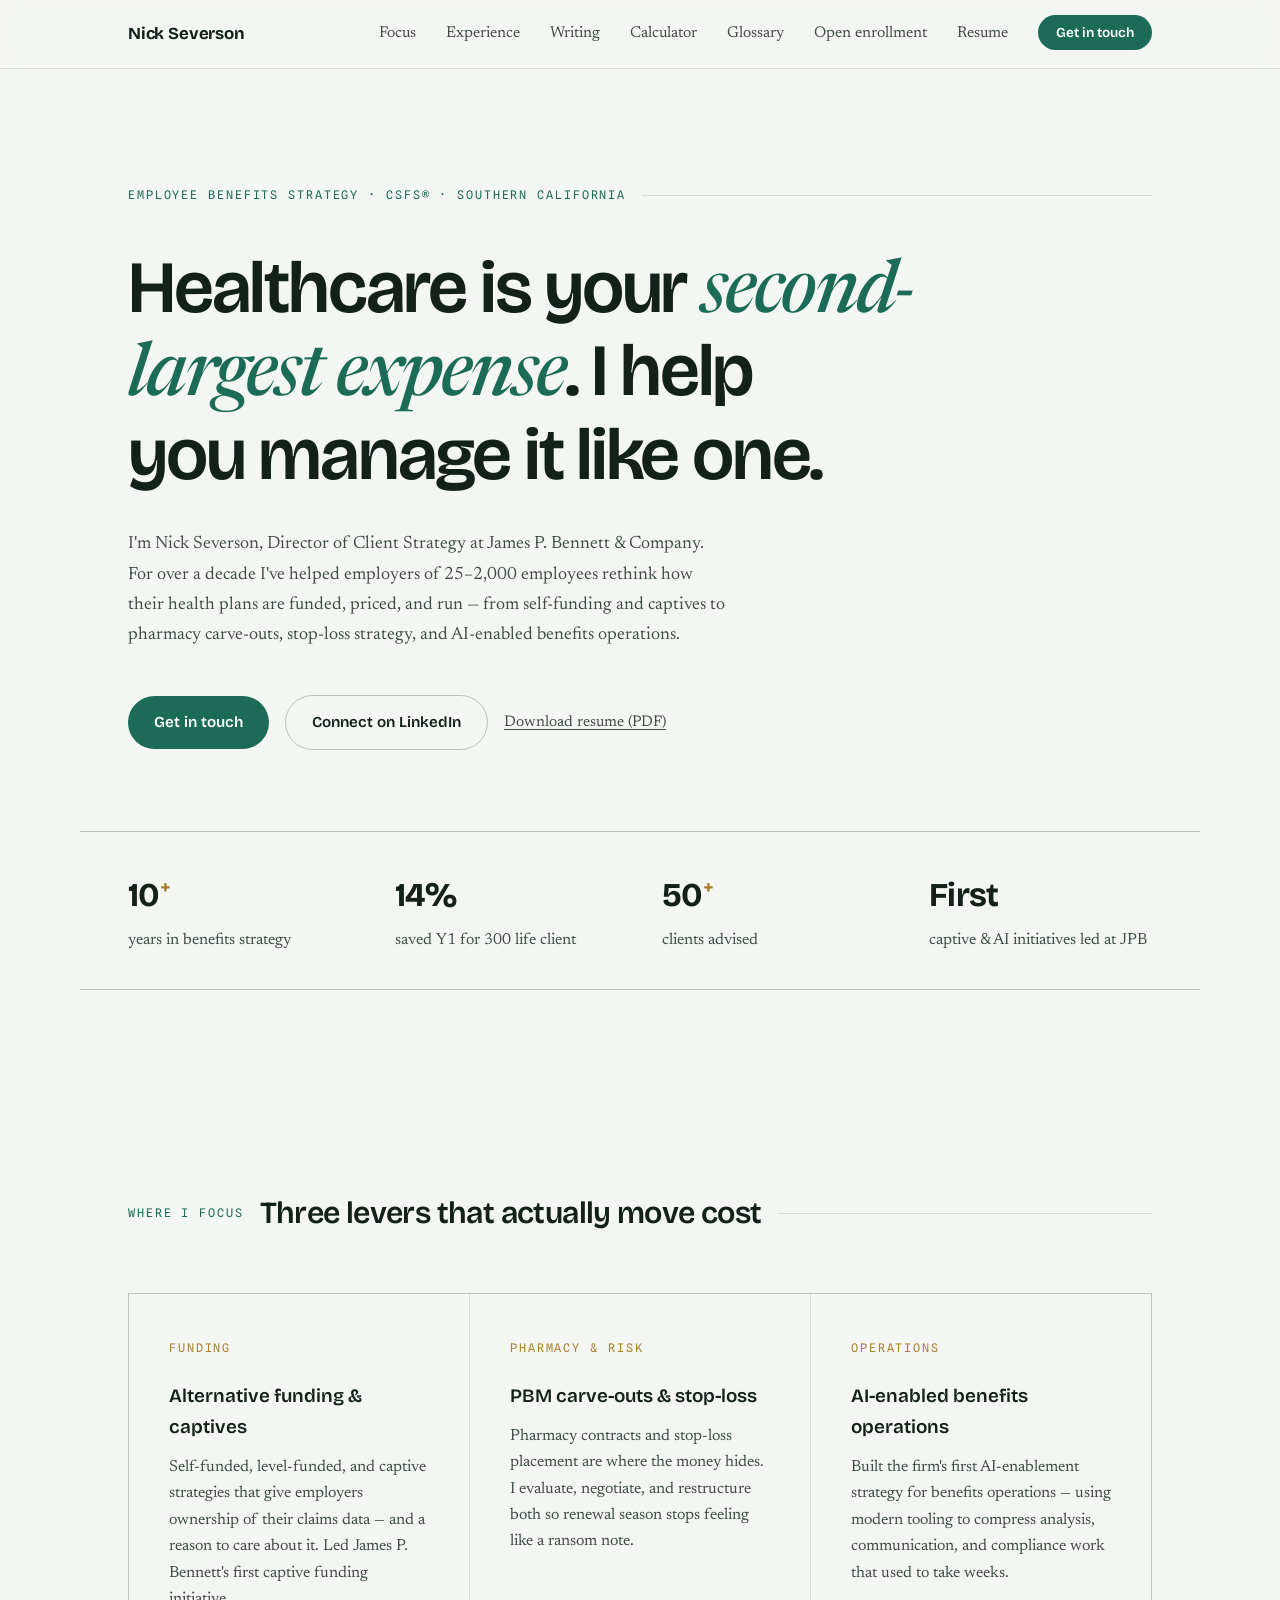
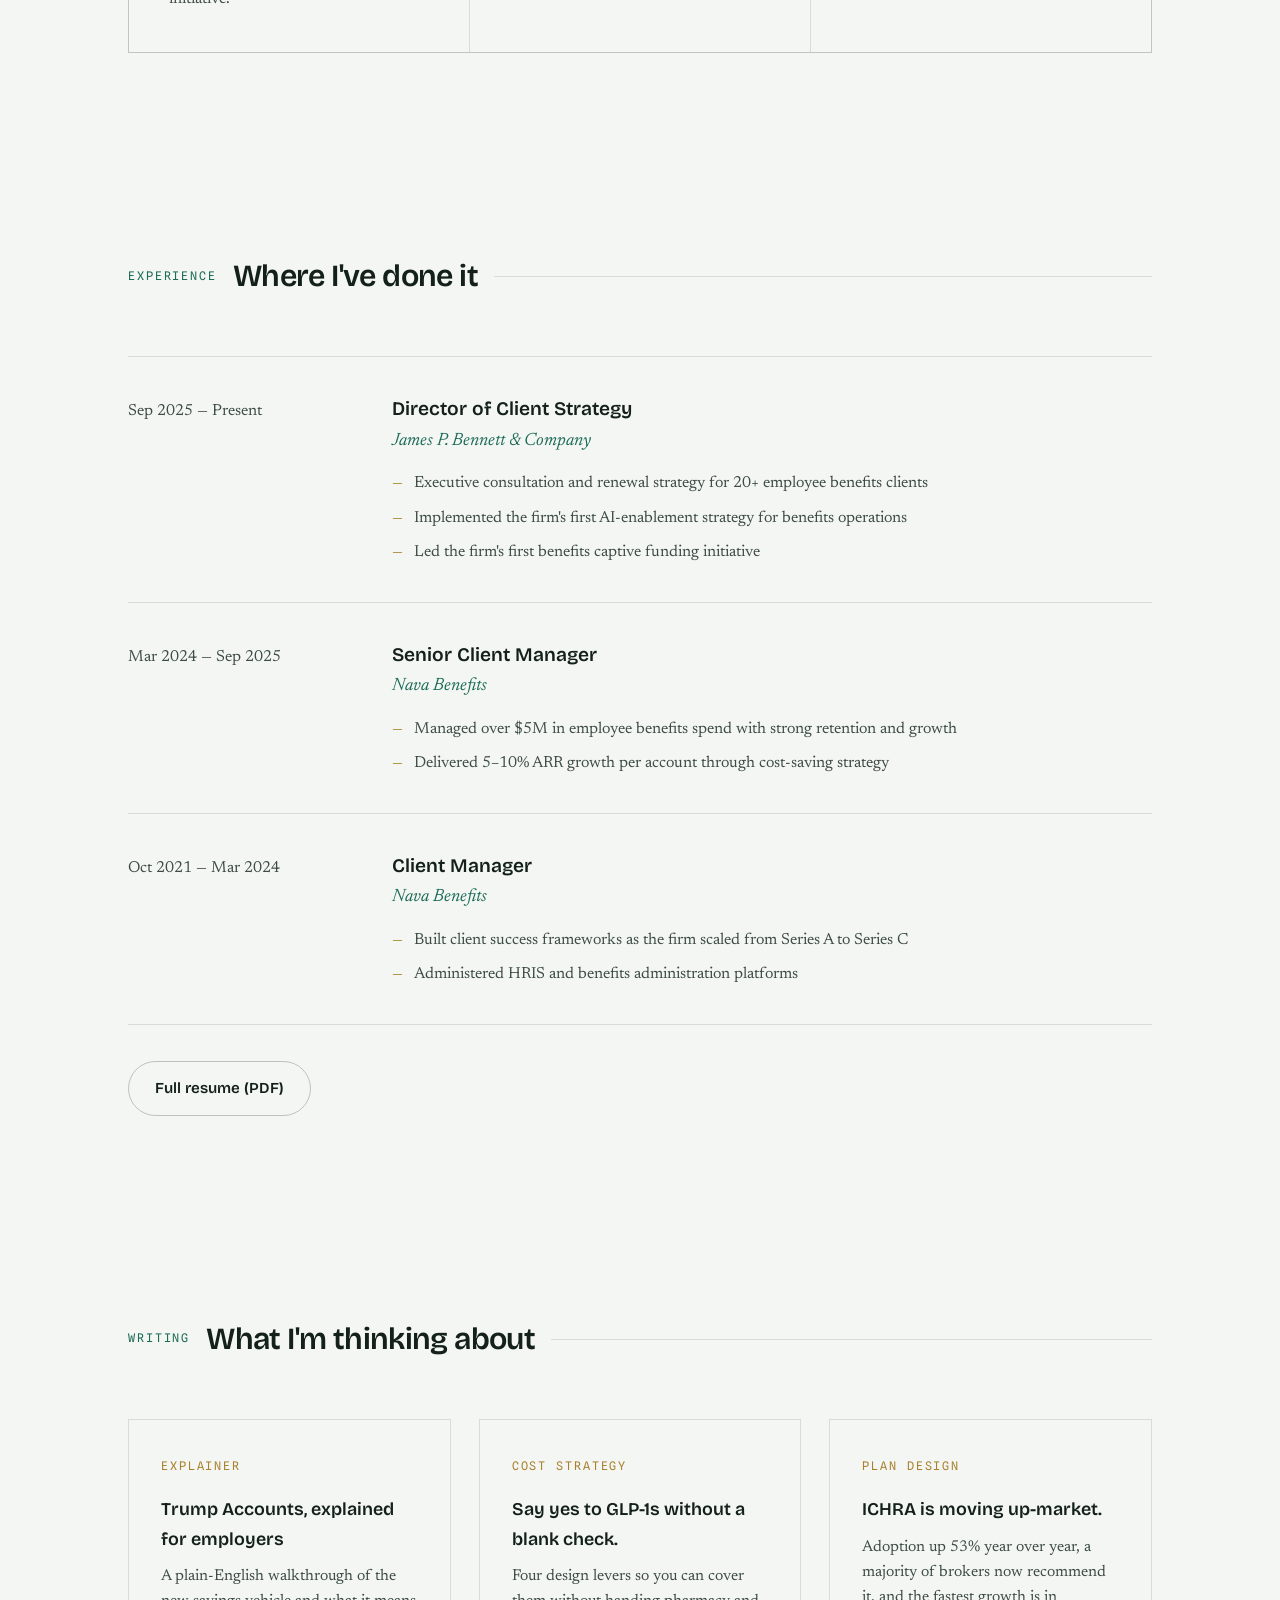
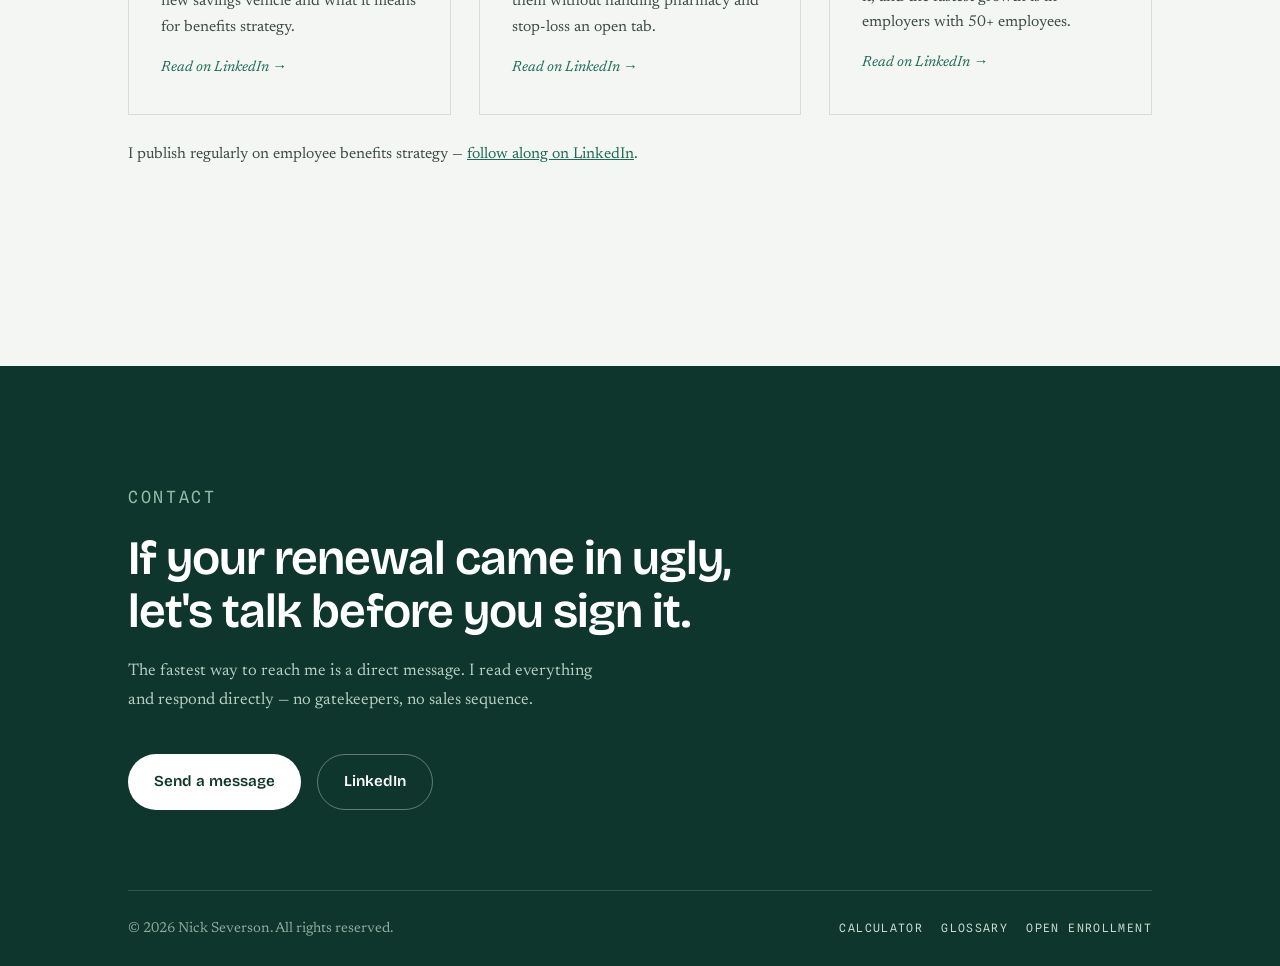
==== commit 16ecd654: "Add Calculator, Glossary, and Open enrollment to main nav Surface the three tools in the shared top " ====
--- a/index.html
+++ b/index.html
@@ -22,6 +22,9 @@
         <li><a href="#focus">Focus</a></li>
         <li><a href="#experience">Experience</a></li>
         <li><a href="#writing">Writing</a></li>
+        <li><a href="calculator.html">Calculator</a></li>
+        <li><a href="glossary.html">Glossary</a></li>
+        <li><a href="open-enrollment.html">Open enrollment</a></li>
         <li><a href="Nick-Severson-Resume.pdf" target="_blank" rel="noopener">Resume</a></li>
         <li><a class="cta" href="#contact">Get in touch</a></li>
       </ul>
--- a/style.css
+++ b/style.css
@@ -24,7 +24,7 @@
 }
 a{color:inherit}
 ::selection{background:var(--pine);color:#fff}
-.wrap{max-width:var(--max);margin:0 auto;padding:0 var(--pad)}
+.wrap{max-width:var(--max);margin:0 auto;padding-left:max(var(--pad), env(safe-area-inset-left, 0px));padding-right:max(var(--pad), env(safe-area-inset-right, 0px))}
 .mono{font-family:'Spline Sans Mono',ui-monospace,monospace;font-size:.74rem;letter-spacing:.16em;text-transform:uppercase}
 
 /* ---------- header ---------- */
@@ -262,3 +262,12 @@
 }
 
 .field-hint a{color:var(--pine)}
+
+.glossary-intro{max-width:720px;padding-bottom:clamp(24px,4vh,36px)}
+.glossary-intro p{color:var(--ink-soft);font-size:1.05rem;line-height:1.7}
+.glossary-where{margin-top:10px;font-size:.9rem;color:var(--ink-soft);font-style:italic;line-height:1.5}
+/* vertical only — never zero wrap’s horizontal pad with the padding shorthand */
+.soft-cta{max-width:720px;padding-top:clamp(40px,7vh,64px);padding-bottom:clamp(32px,5vh,48px);border-top:1px solid var(--line)}
+.soft-cta h2{font-family:'Bricolage Grotesque',sans-serif;font-weight:600;font-size:clamp(1.25rem,2vw,1.5rem);margin:12px 0 10px;letter-spacing:-.02em}
+.soft-cta p{color:var(--ink-soft);max-width:54ch;line-height:1.65}
+.check-hint a{color:var(--pine)}
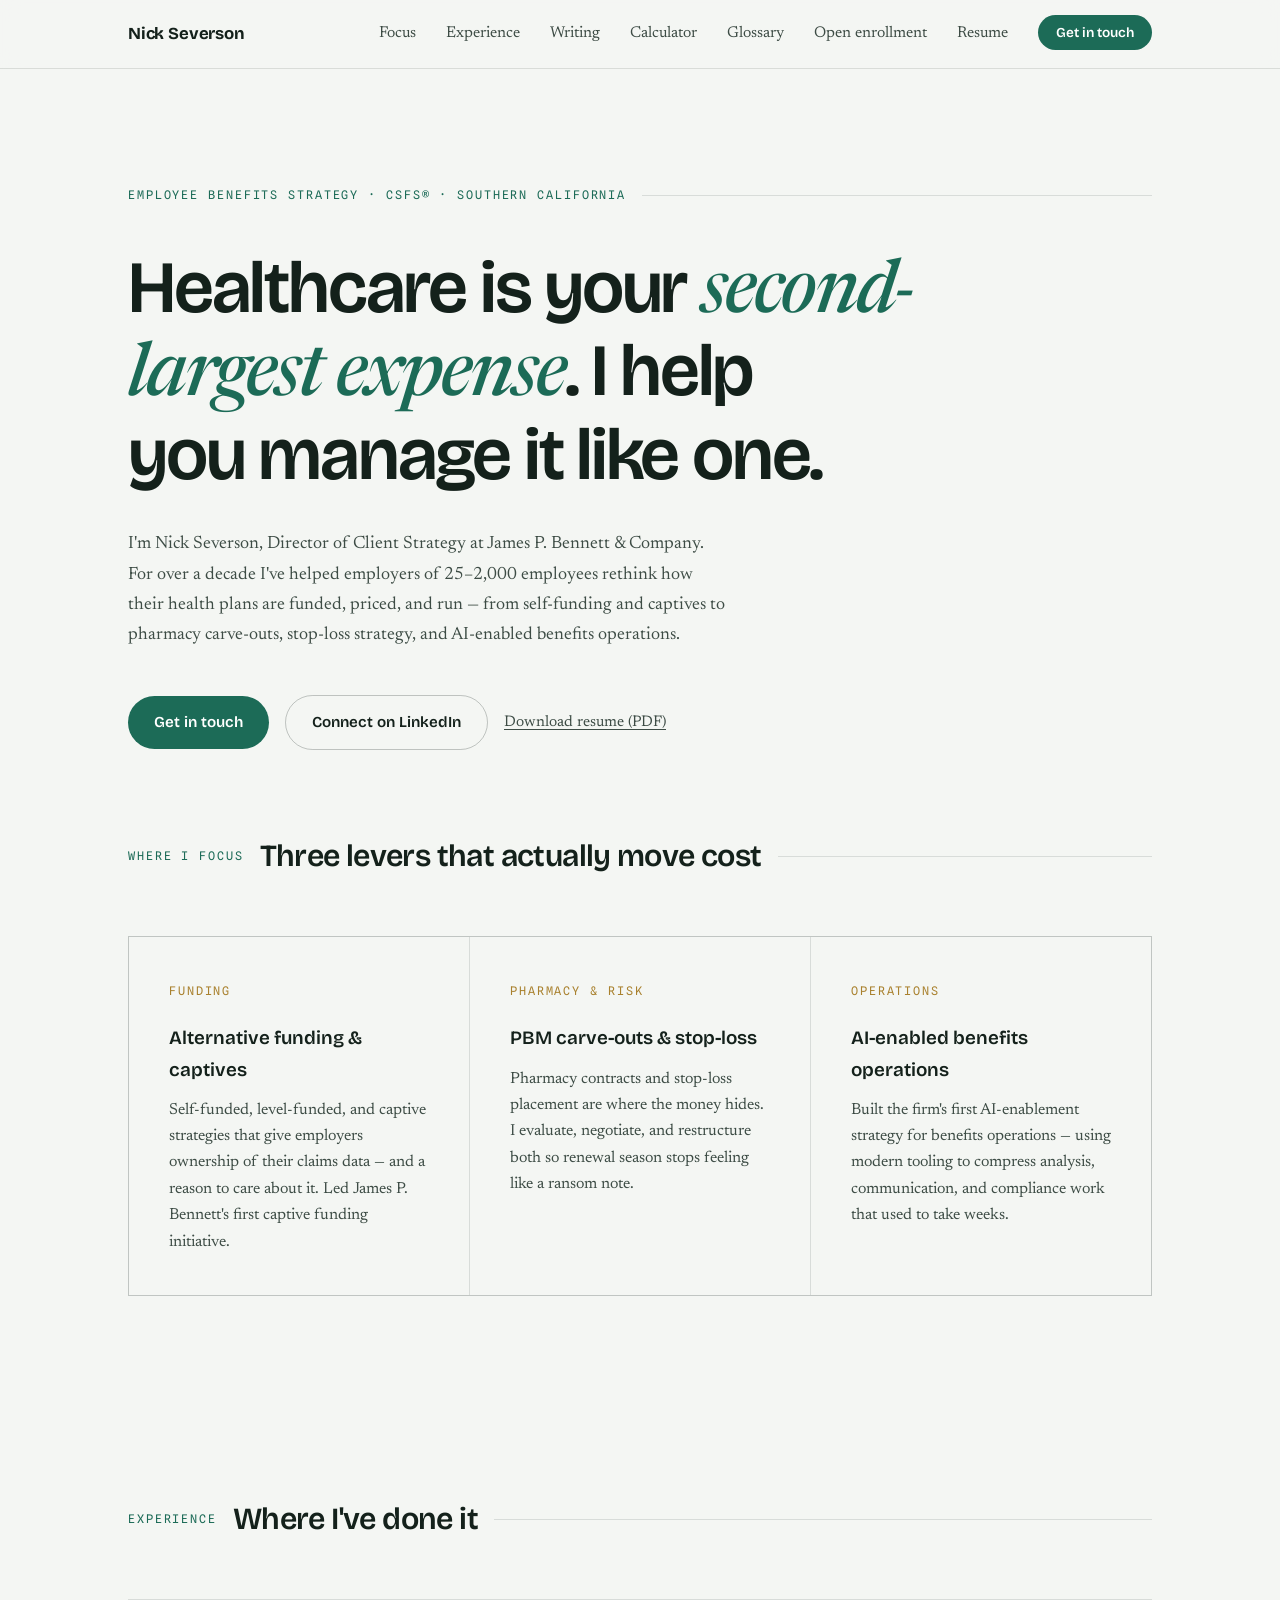
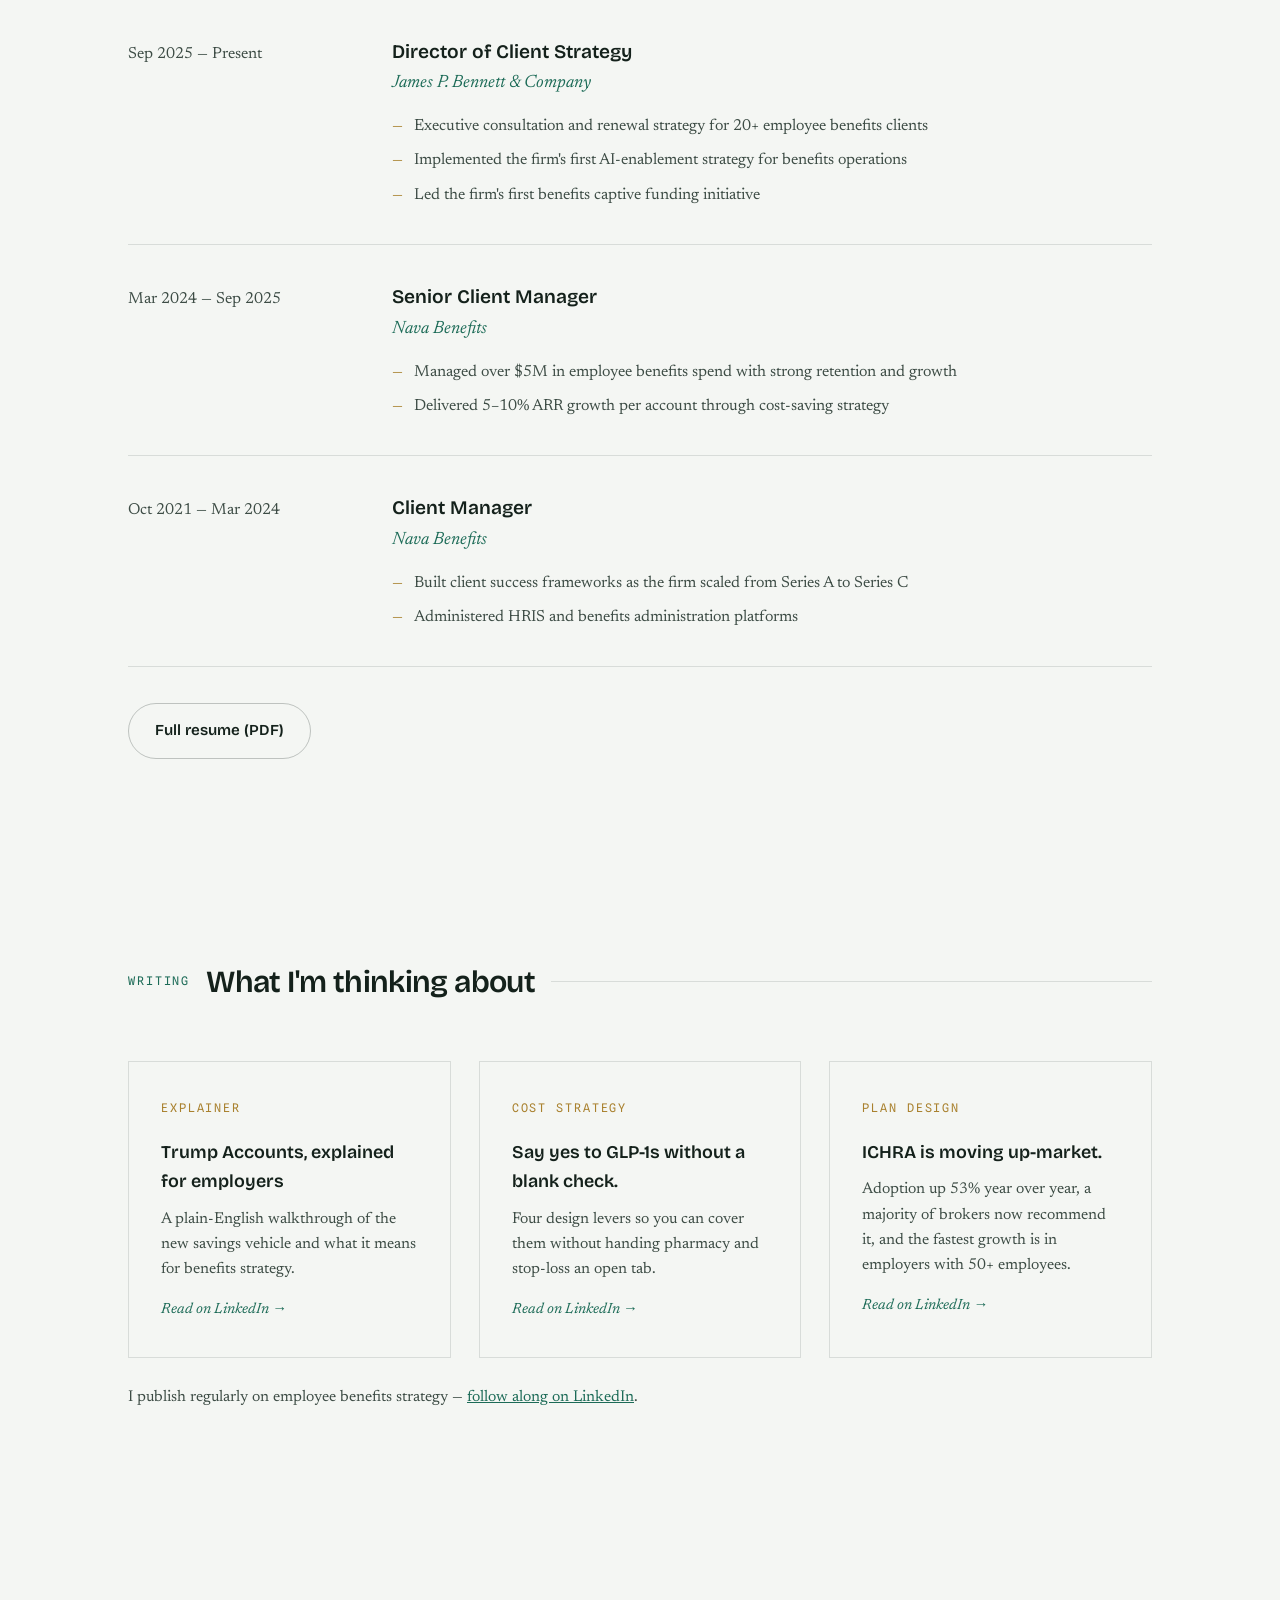
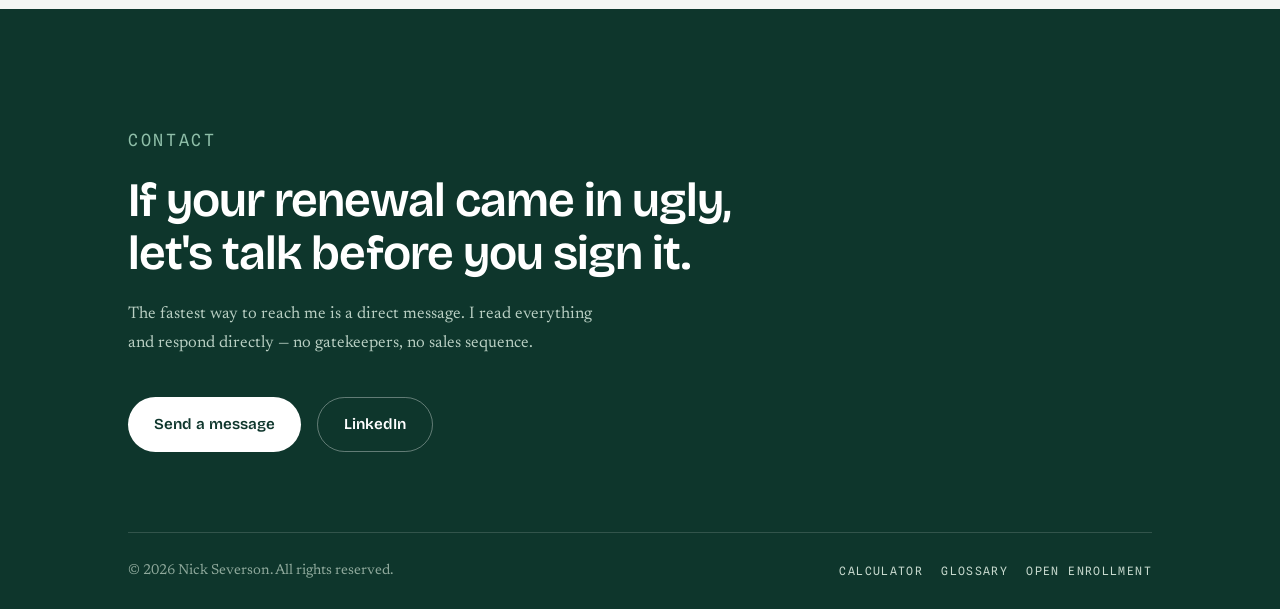
==== commit 13df3c83: "Remove JPB client stats ledger from homepage hero" ====
--- a/index.html
+++ b/index.html
@@ -48,16 +48,6 @@
       <a class="btn btn-primary" href="contact.html">Get in touch</a>
       <a class="btn btn-ghost" href="https://linkedin.com/in/nickseverson" target="_blank" rel="noopener">Connect on LinkedIn</a>
       <a class="quiet" href="Nick-Severson-Resume.pdf" target="_blank" rel="noopener">Download resume (PDF)</a>
-    </div>
-  </div>
-
-  <!-- ================= PROOF LEDGER ================= -->
-  <div class="wrap ledger reveal">
-    <div class="ledger-grid">
-      <div><div class="num">10<sup>+</sup></div><div class="lbl">years in benefits strategy</div></div>
-      <div><div class="num">14%</div><div class="lbl">saved Y1 for 300 life client</div></div>
-      <div><div class="num">50<sup>+</sup></div><div class="lbl">clients advised</div></div>
-      <div><div class="num">First</div><div class="lbl">captive &amp; AI initiatives led at JPB</div></div>
     </div>
   </div>
 
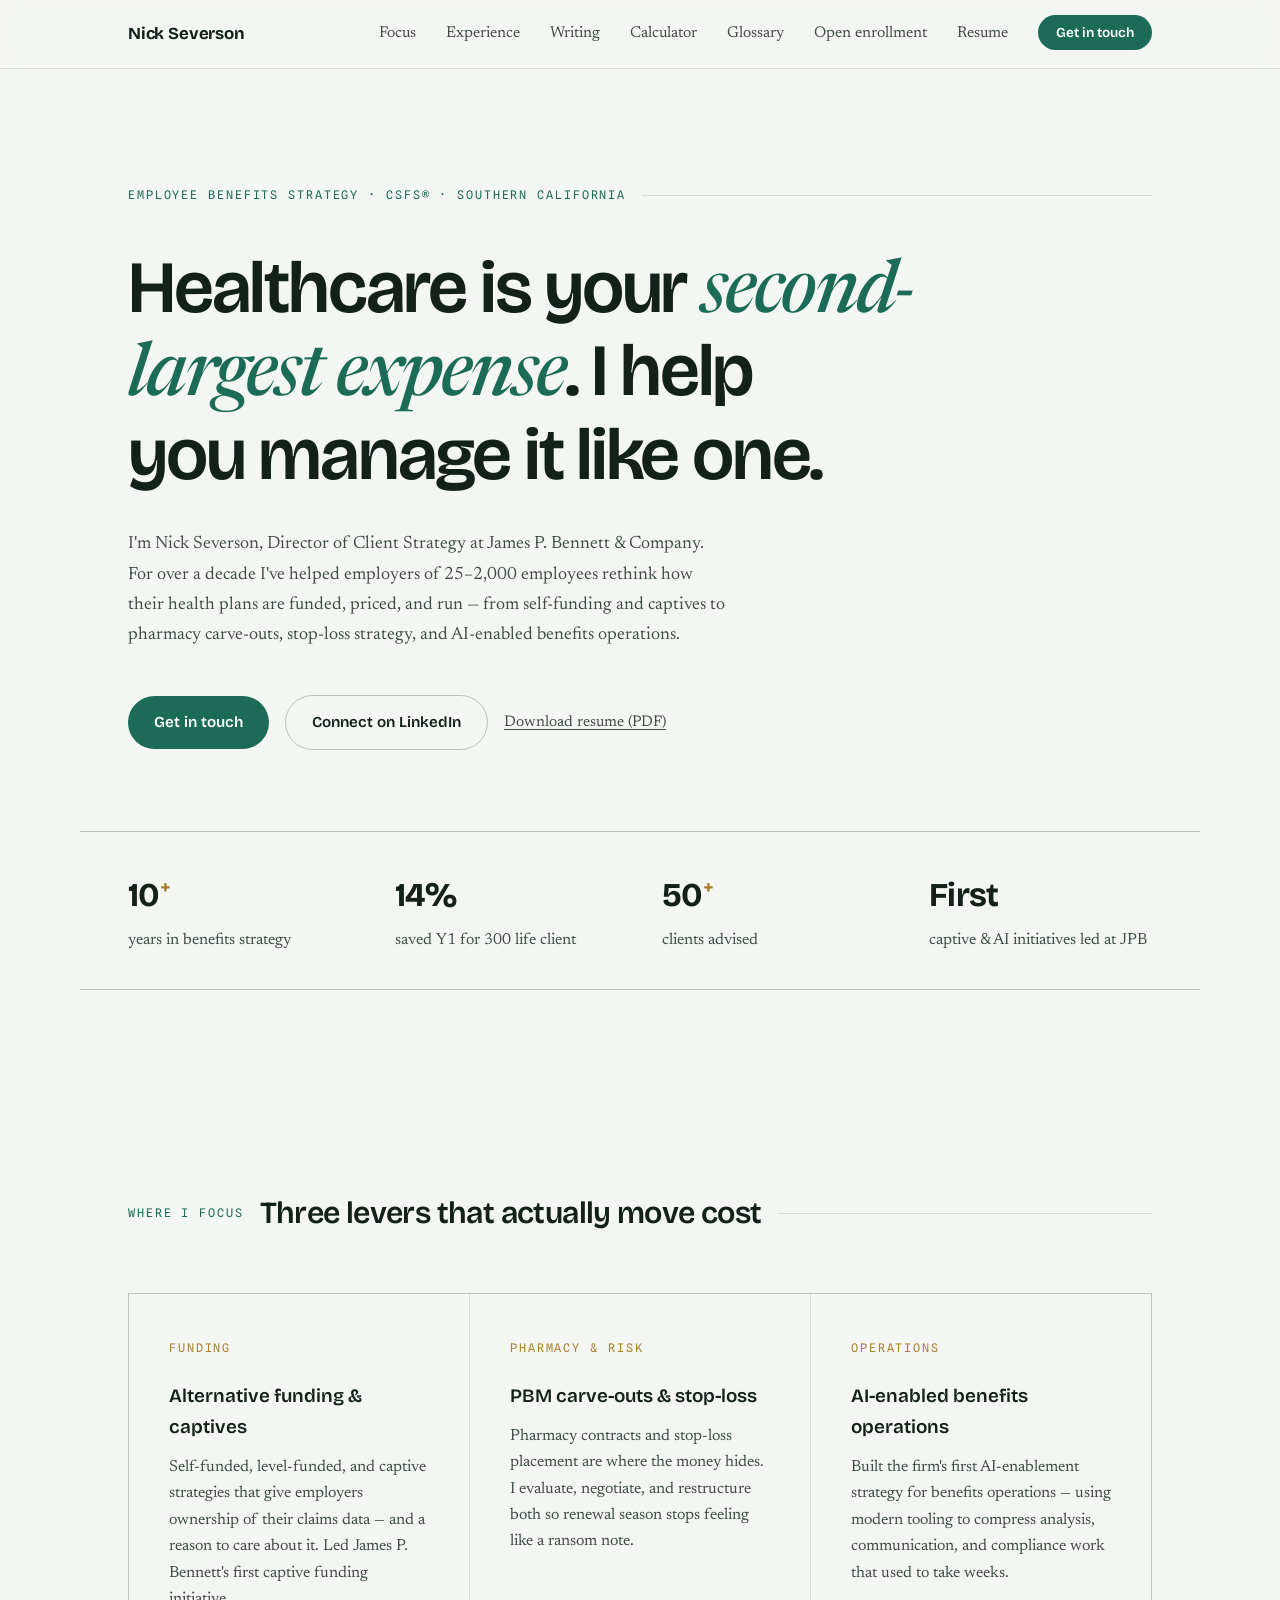
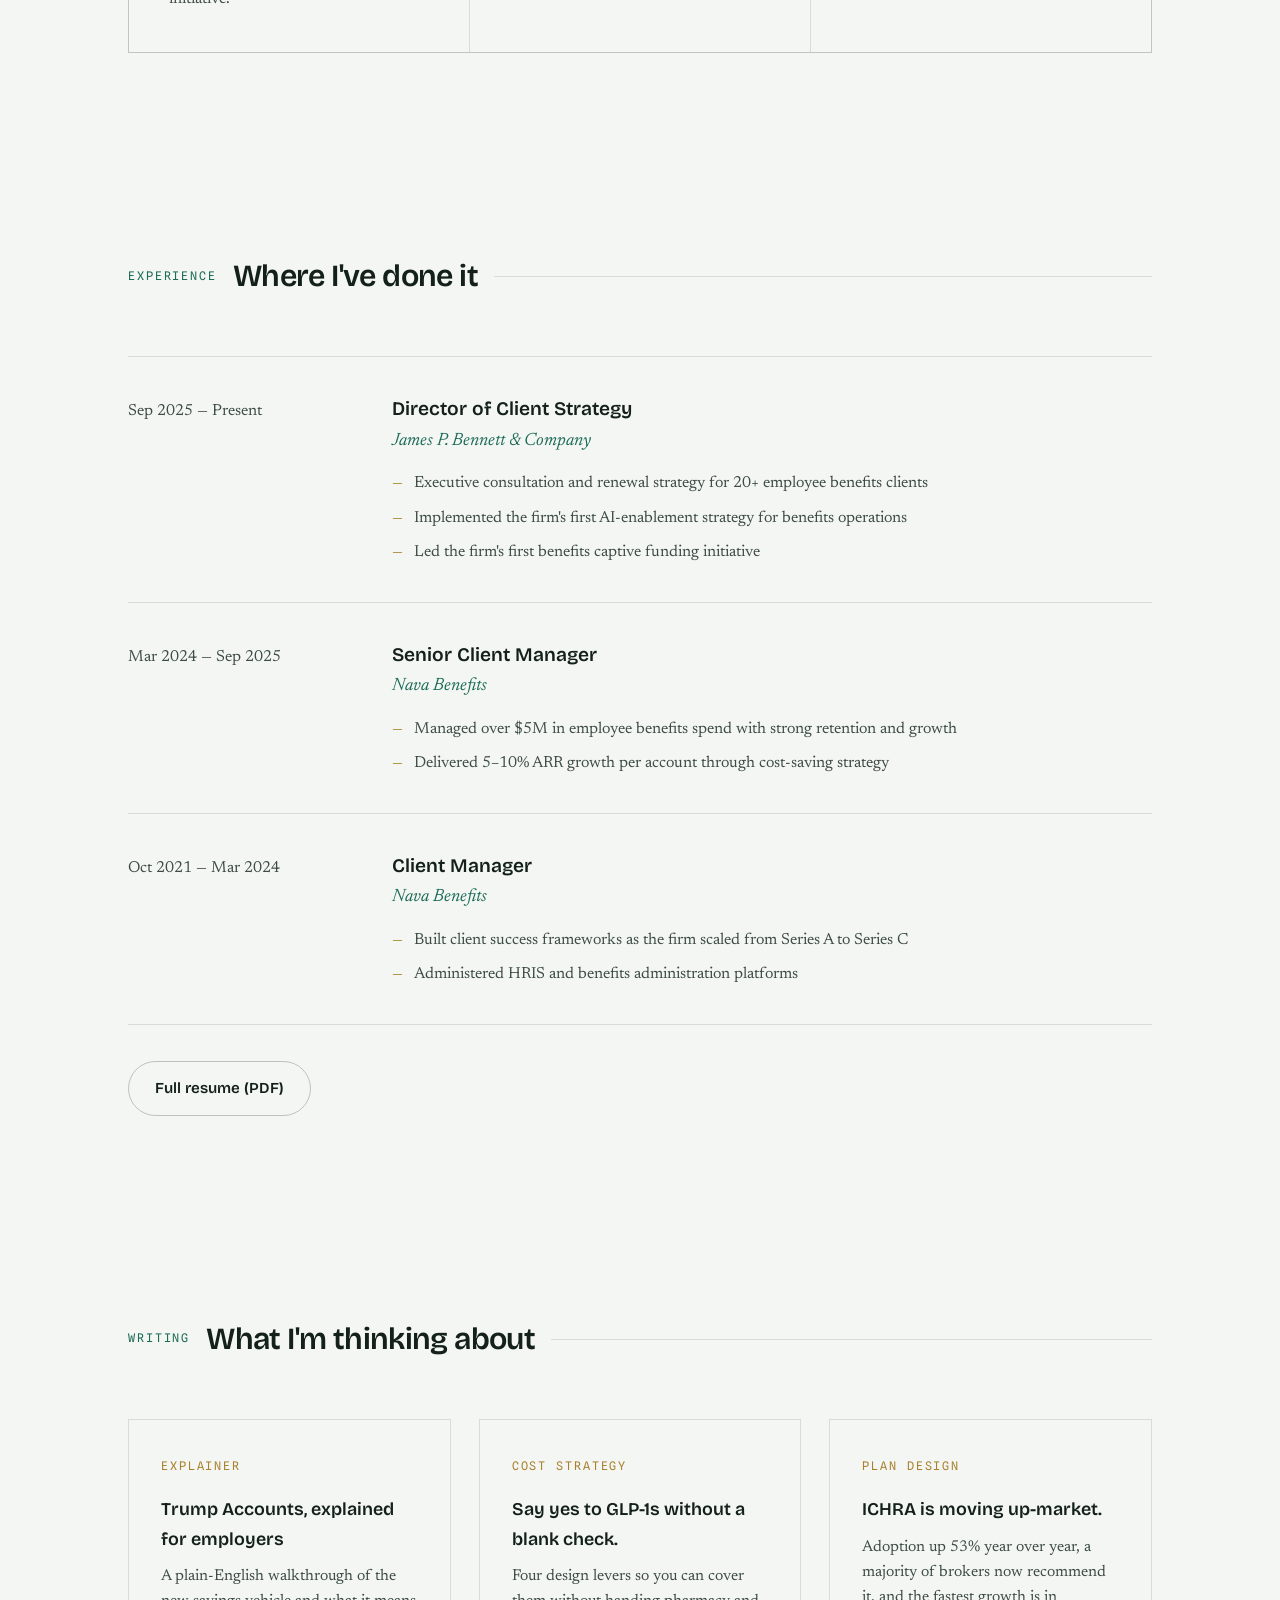
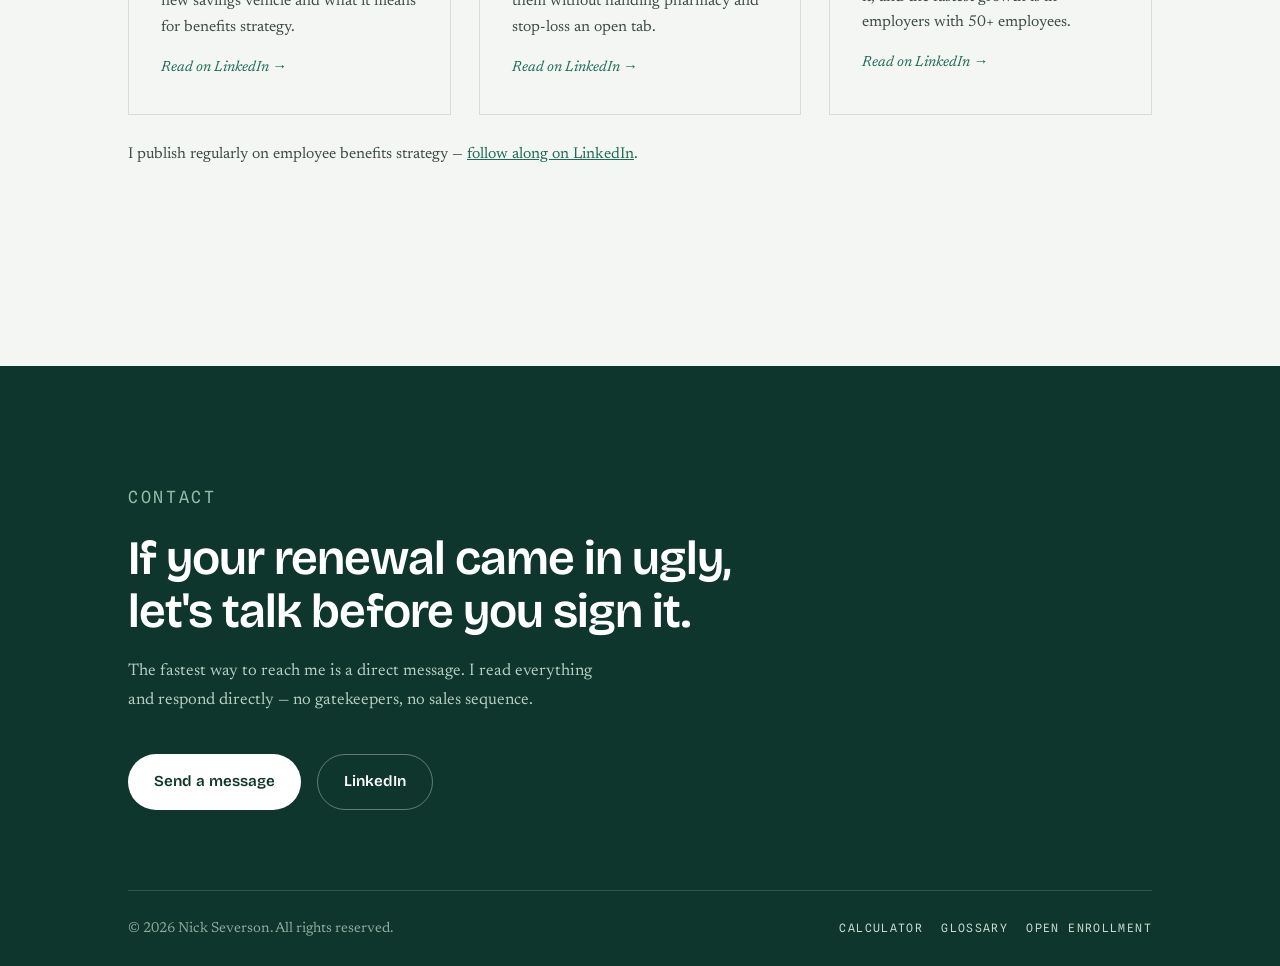
==== commit 8d1fafe5: "Merge b4b3c2b6680aec05160ec88266f7287ad38ac216 into 9ecc0ef3b9791dd95d8ae89a0d536653dc14d09c" ====
--- a/index.html
+++ b/index.html
@@ -48,6 +48,16 @@
       <a class="btn btn-primary" href="contact.html">Get in touch</a>
       <a class="btn btn-ghost" href="https://linkedin.com/in/nickseverson" target="_blank" rel="noopener">Connect on LinkedIn</a>
       <a class="quiet" href="Nick-Severson-Resume.pdf" target="_blank" rel="noopener">Download resume (PDF)</a>
+    </div>
+  </div>
+
+  <!-- ================= PROOF LEDGER ================= -->
+  <div class="wrap ledger reveal">
+    <div class="ledger-grid">
+      <div><div class="num">10<sup>+</sup></div><div class="lbl">years in benefits strategy</div></div>
+      <div><div class="num">14%</div><div class="lbl">saved Y1 for 300 life client</div></div>
+      <div><div class="num">50<sup>+</sup></div><div class="lbl">clients advised</div></div>
+      <div><div class="num">First</div><div class="lbl">captive &amp; AI initiatives led at JPB</div></div>
     </div>
   </div>
 
@@ -183,5 +193,8 @@
   }
 </script>
 
+<!-- Cloudflare Web Analytics (cookie-free). Replace CF_BEACON_TOKEN_PLACEHOLDER with the site token from Cloudflare > Web Analytics > nickseverson.com > Manage site. The token is public by design. -->
+<script defer src="https://static.cloudflareinsights.com/beacon.min.js" data-cf-beacon='{"token": "CF_BEACON_TOKEN_PLACEHOLDER"}'></script>
+<!-- End Cloudflare Web Analytics -->
 </body>
 </html>
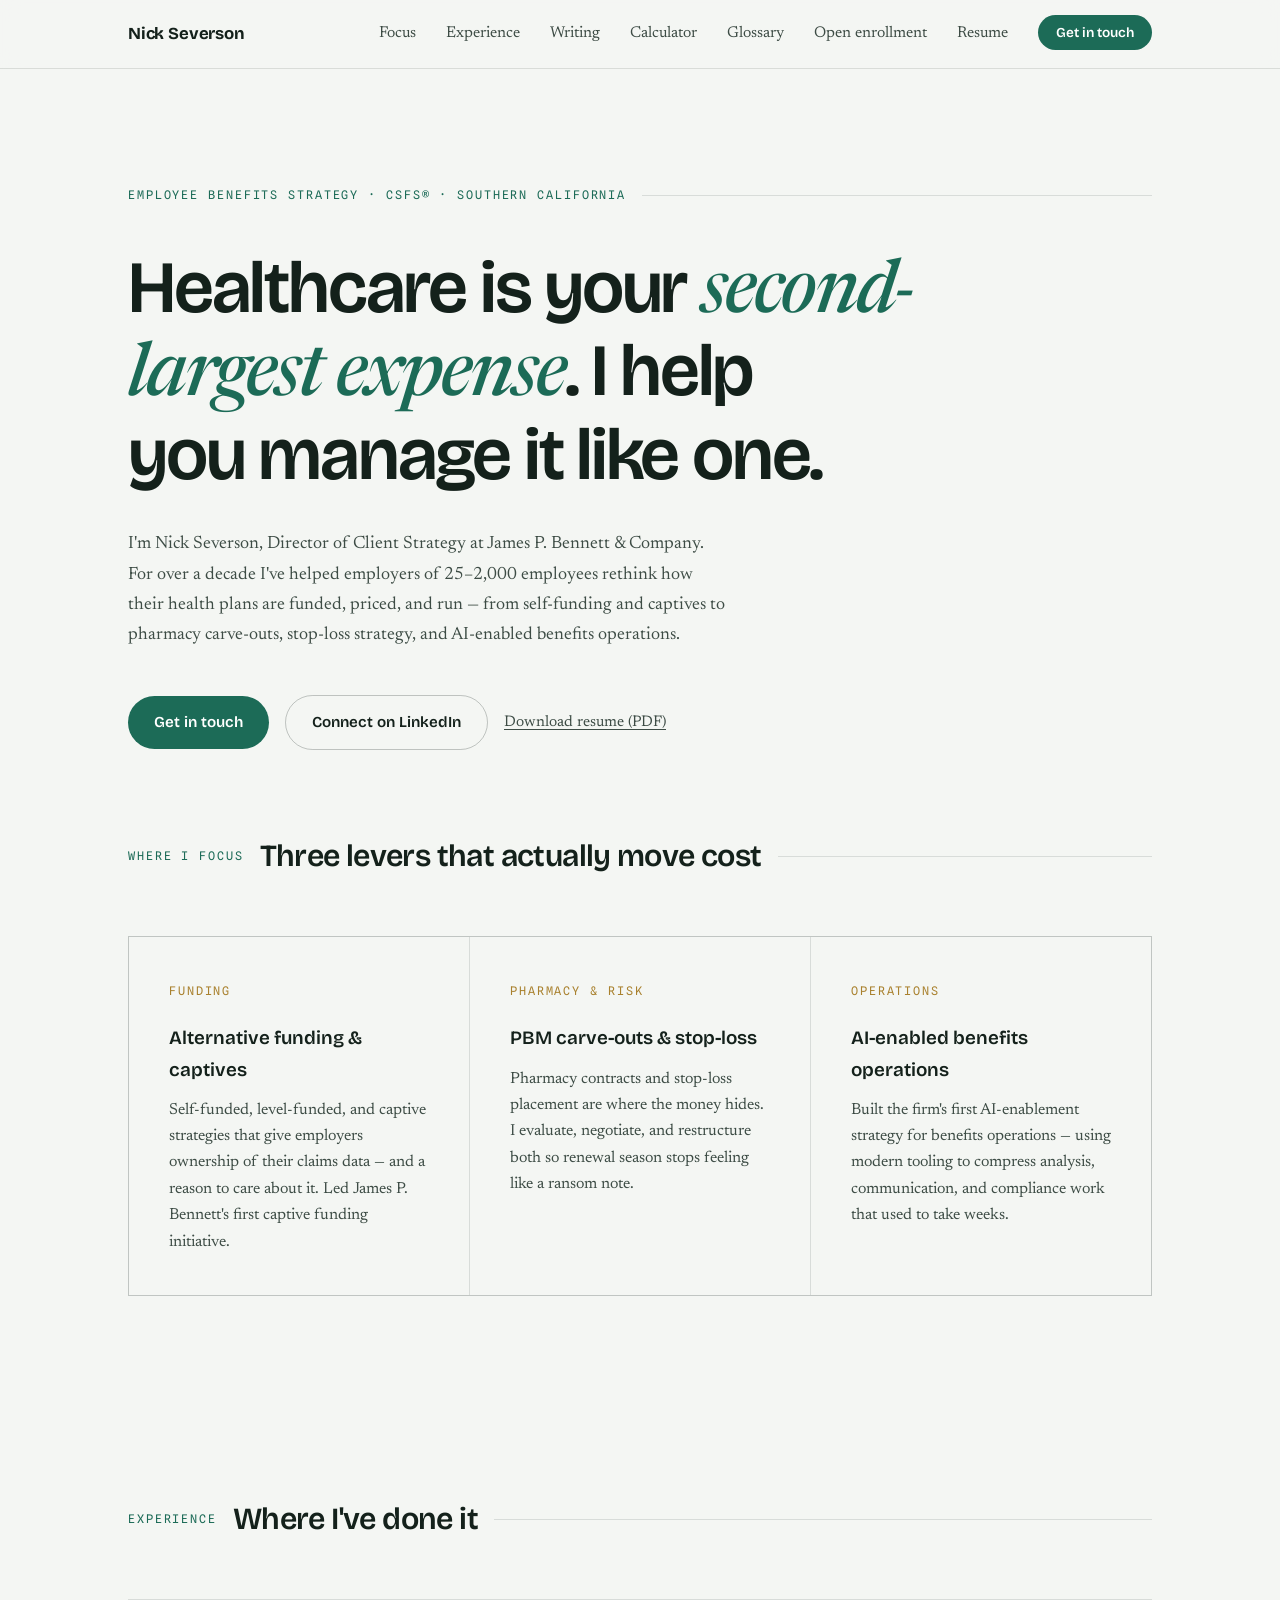
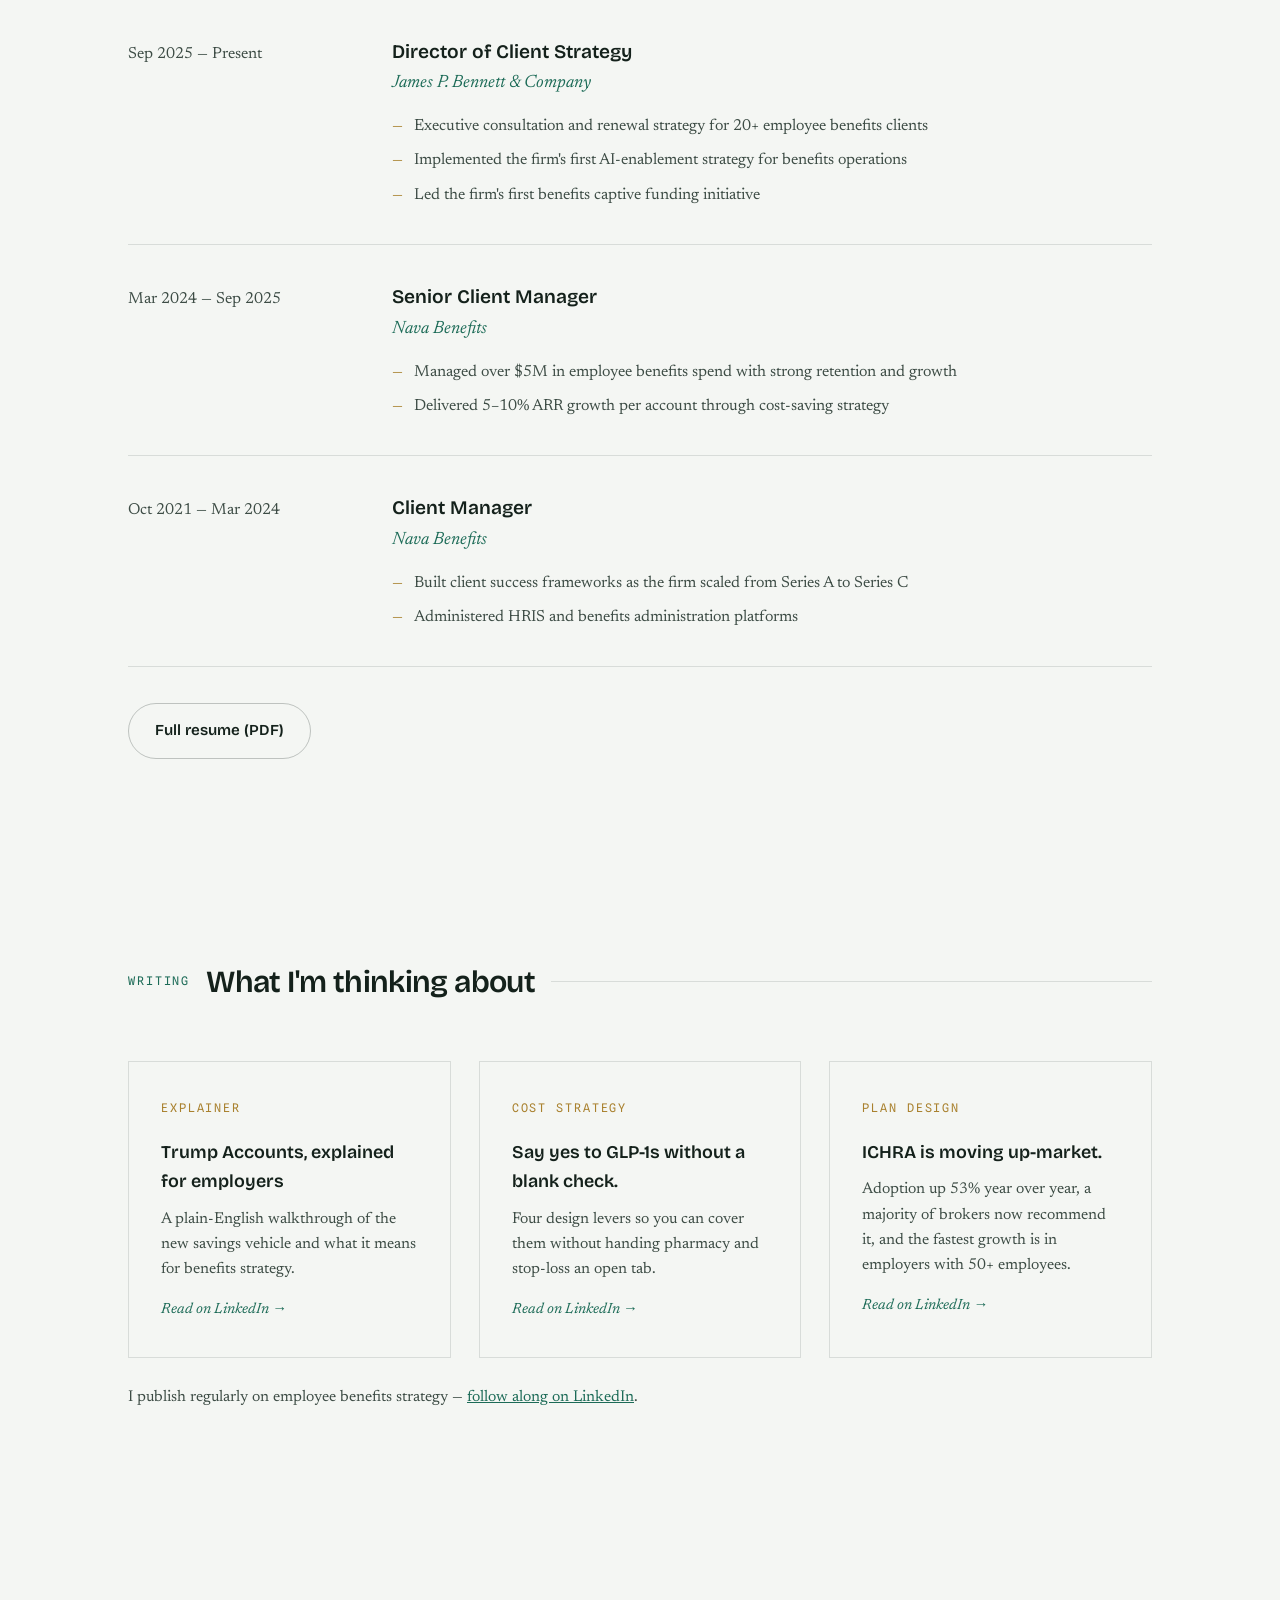
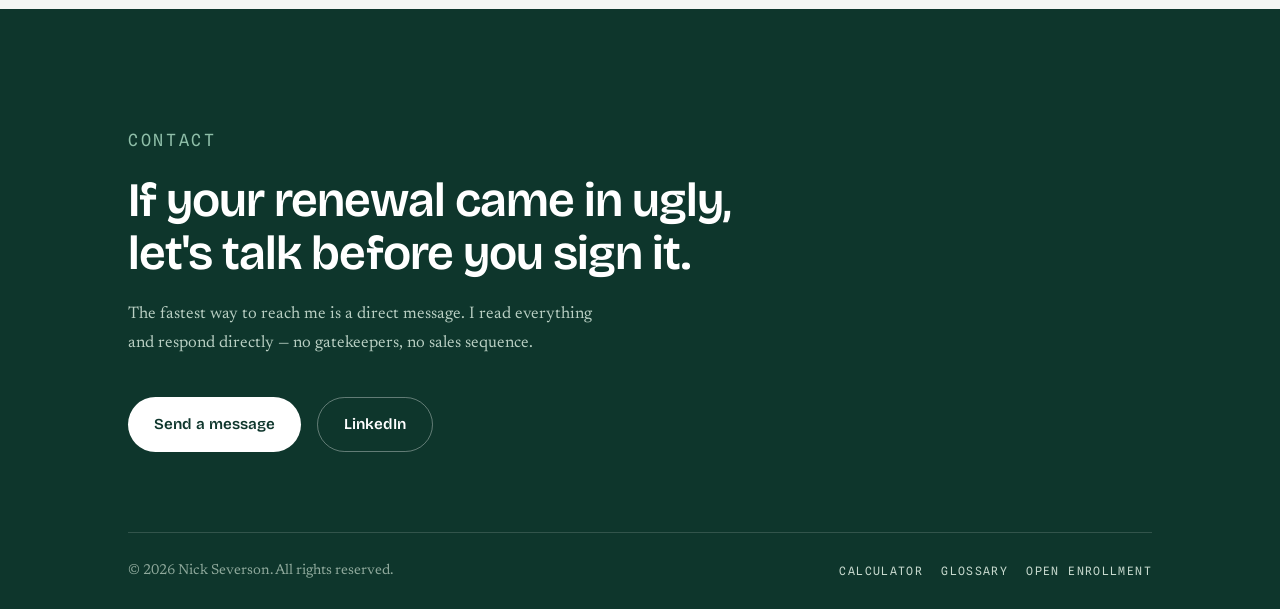
==== commit 8e3a55d2: "Remove JPB client stats ledger from homepage hero (#8) Co-authored-by: beolux <beolux@users.noreply." ====
--- a/index.html
+++ b/index.html
@@ -48,16 +48,6 @@
       <a class="btn btn-primary" href="contact.html">Get in touch</a>
       <a class="btn btn-ghost" href="https://linkedin.com/in/nickseverson" target="_blank" rel="noopener">Connect on LinkedIn</a>
       <a class="quiet" href="Nick-Severson-Resume.pdf" target="_blank" rel="noopener">Download resume (PDF)</a>
-    </div>
-  </div>
-
-  <!-- ================= PROOF LEDGER ================= -->
-  <div class="wrap ledger reveal">
-    <div class="ledger-grid">
-      <div><div class="num">10<sup>+</sup></div><div class="lbl">years in benefits strategy</div></div>
-      <div><div class="num">14%</div><div class="lbl">saved Y1 for 300 life client</div></div>
-      <div><div class="num">50<sup>+</sup></div><div class="lbl">clients advised</div></div>
-      <div><div class="num">First</div><div class="lbl">captive &amp; AI initiatives led at JPB</div></div>
     </div>
   </div>
 
@@ -193,8 +183,5 @@
   }
 </script>
 
-<!-- Cloudflare Web Analytics (cookie-free). Replace CF_BEACON_TOKEN_PLACEHOLDER with the site token from Cloudflare > Web Analytics > nickseverson.com > Manage site. The token is public by design. -->
-<script defer src="https://static.cloudflareinsights.com/beacon.min.js" data-cf-beacon='{"token": "CF_BEACON_TOKEN_PLACEHOLDER"}'></script>
-<!-- End Cloudflare Web Analytics -->
 </body>
 </html>
